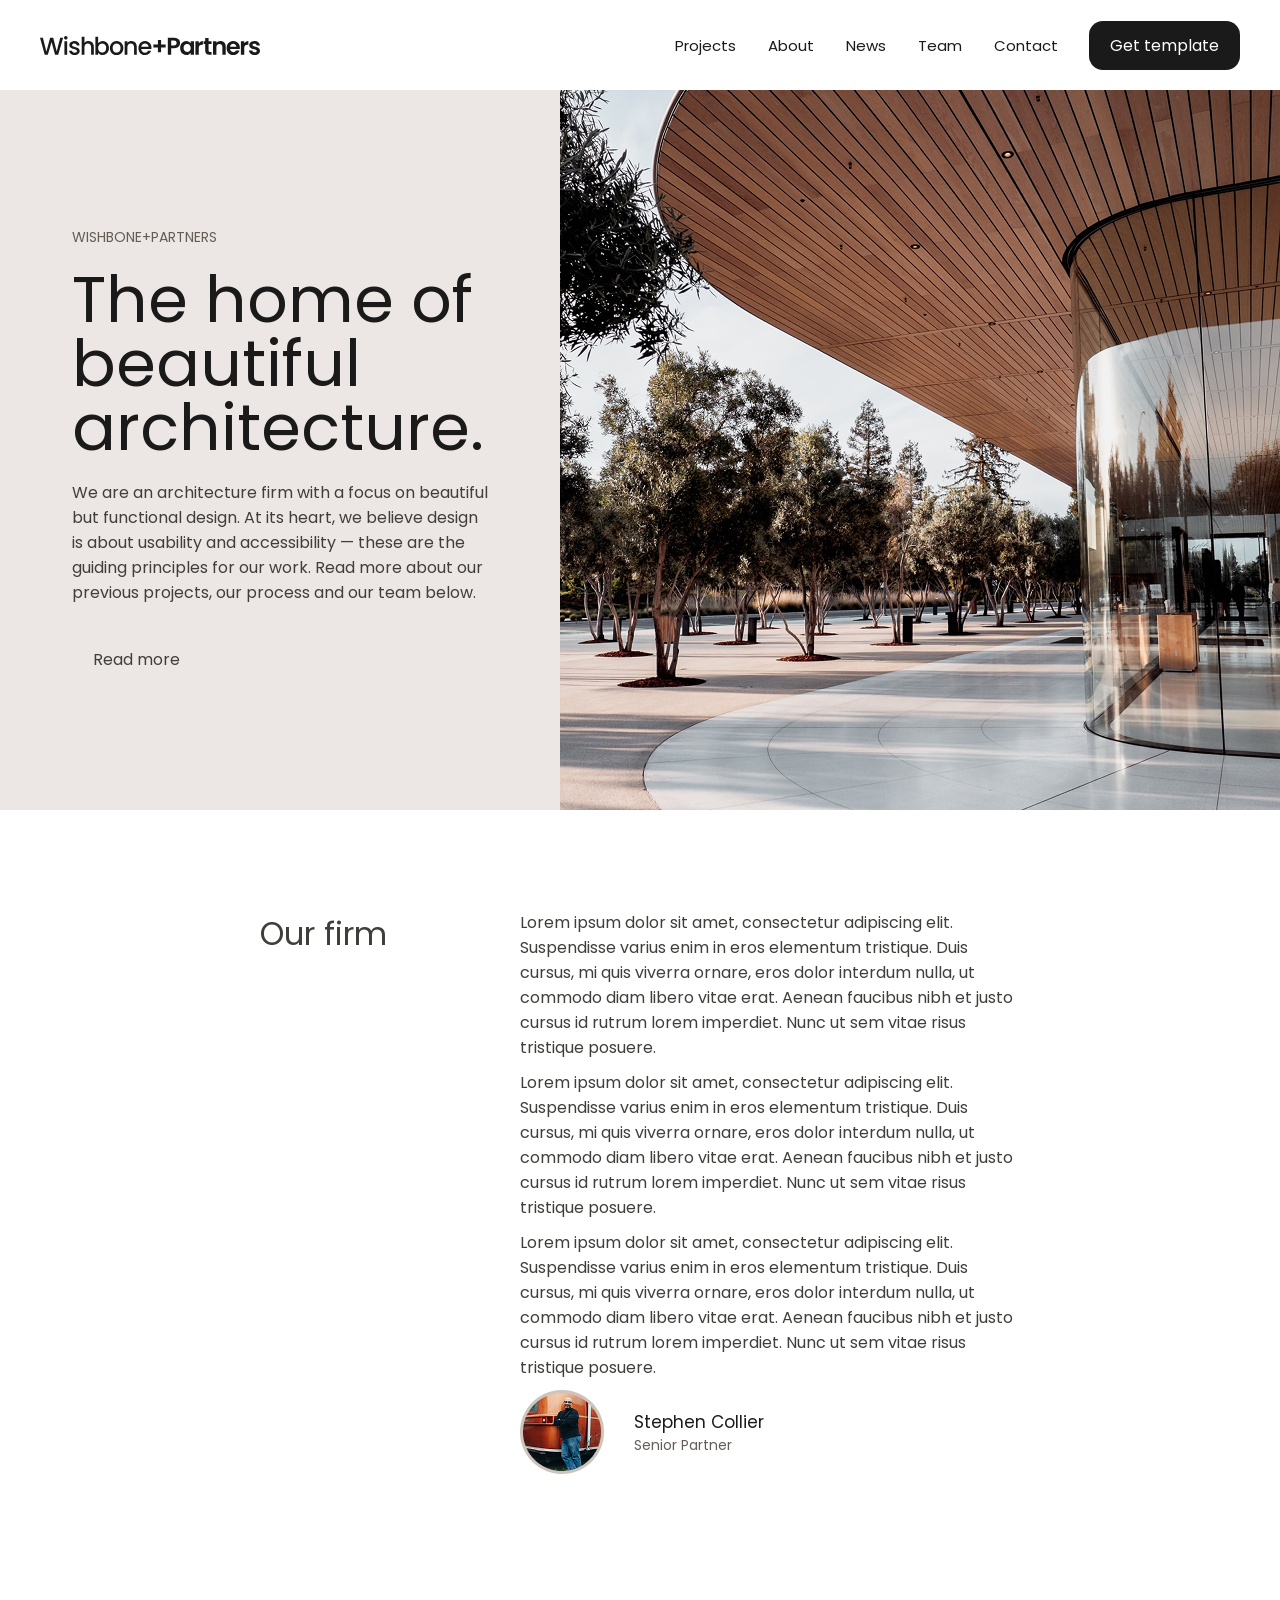
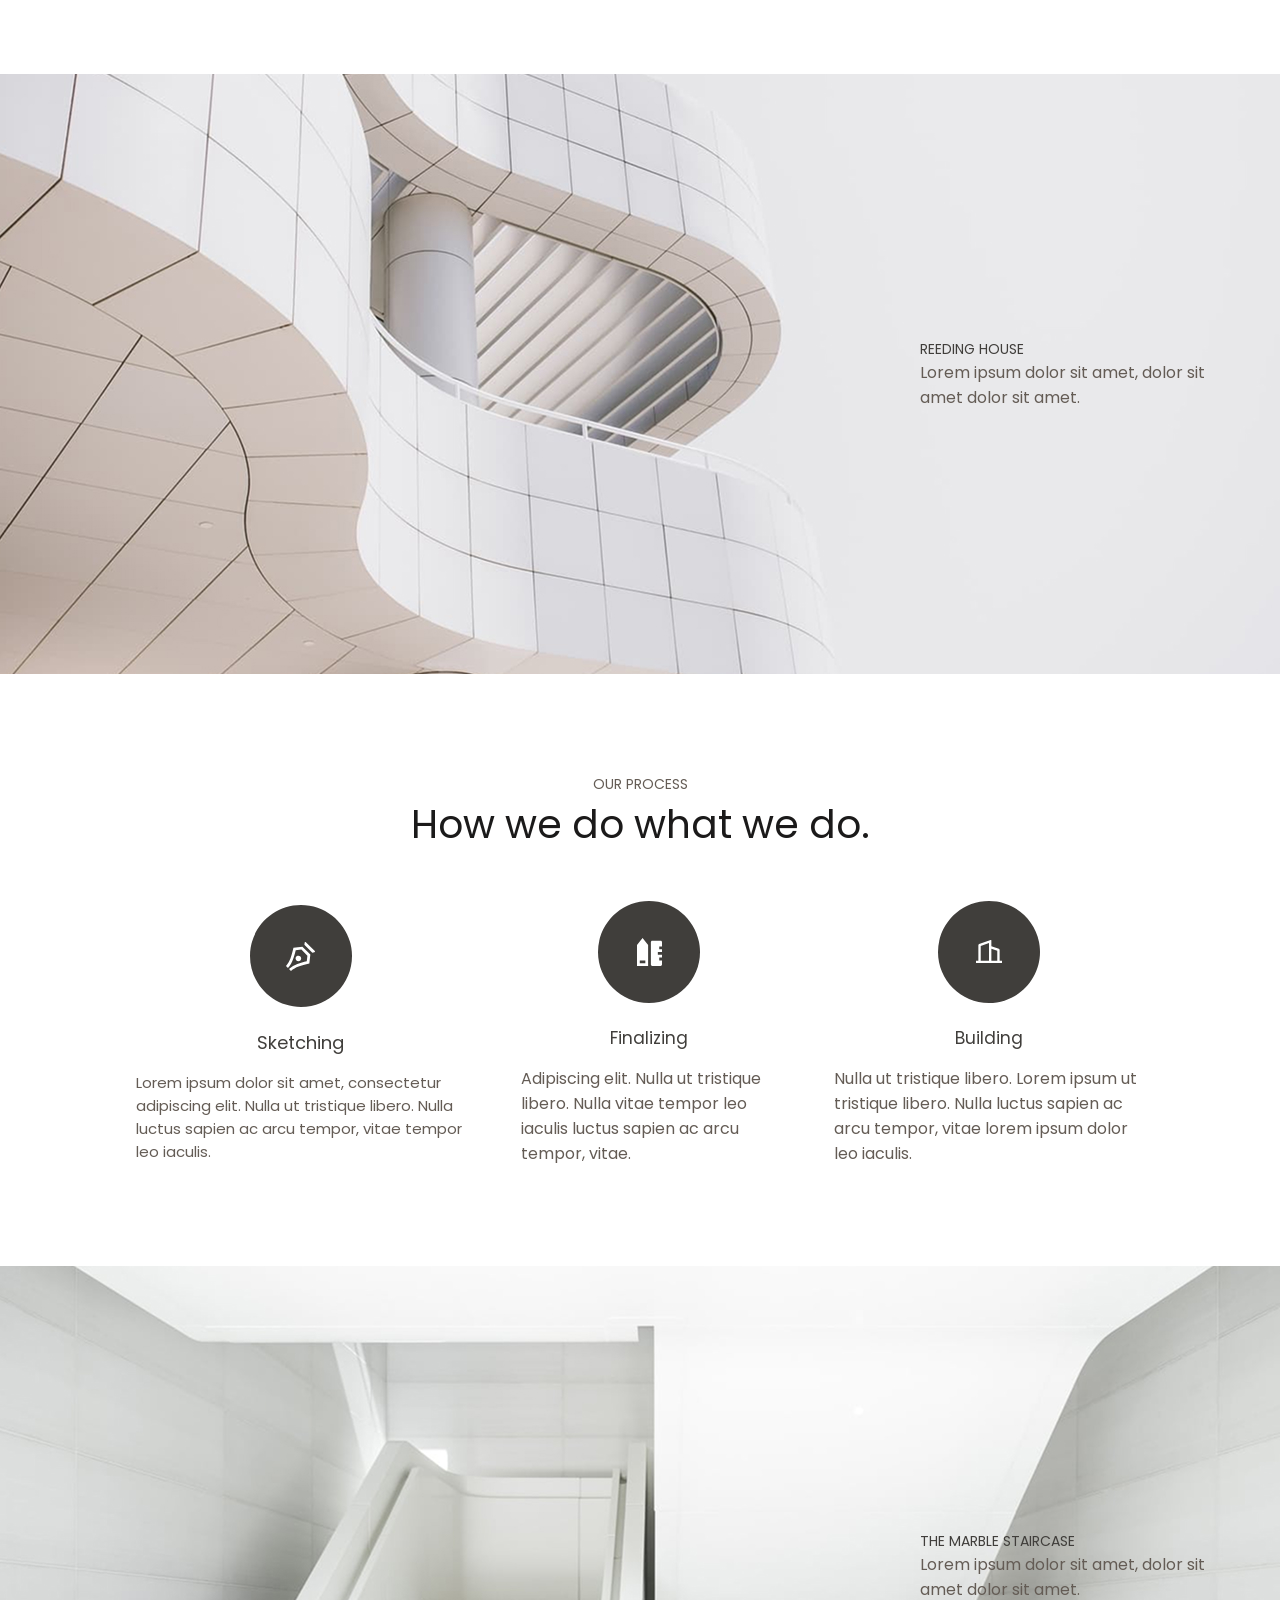
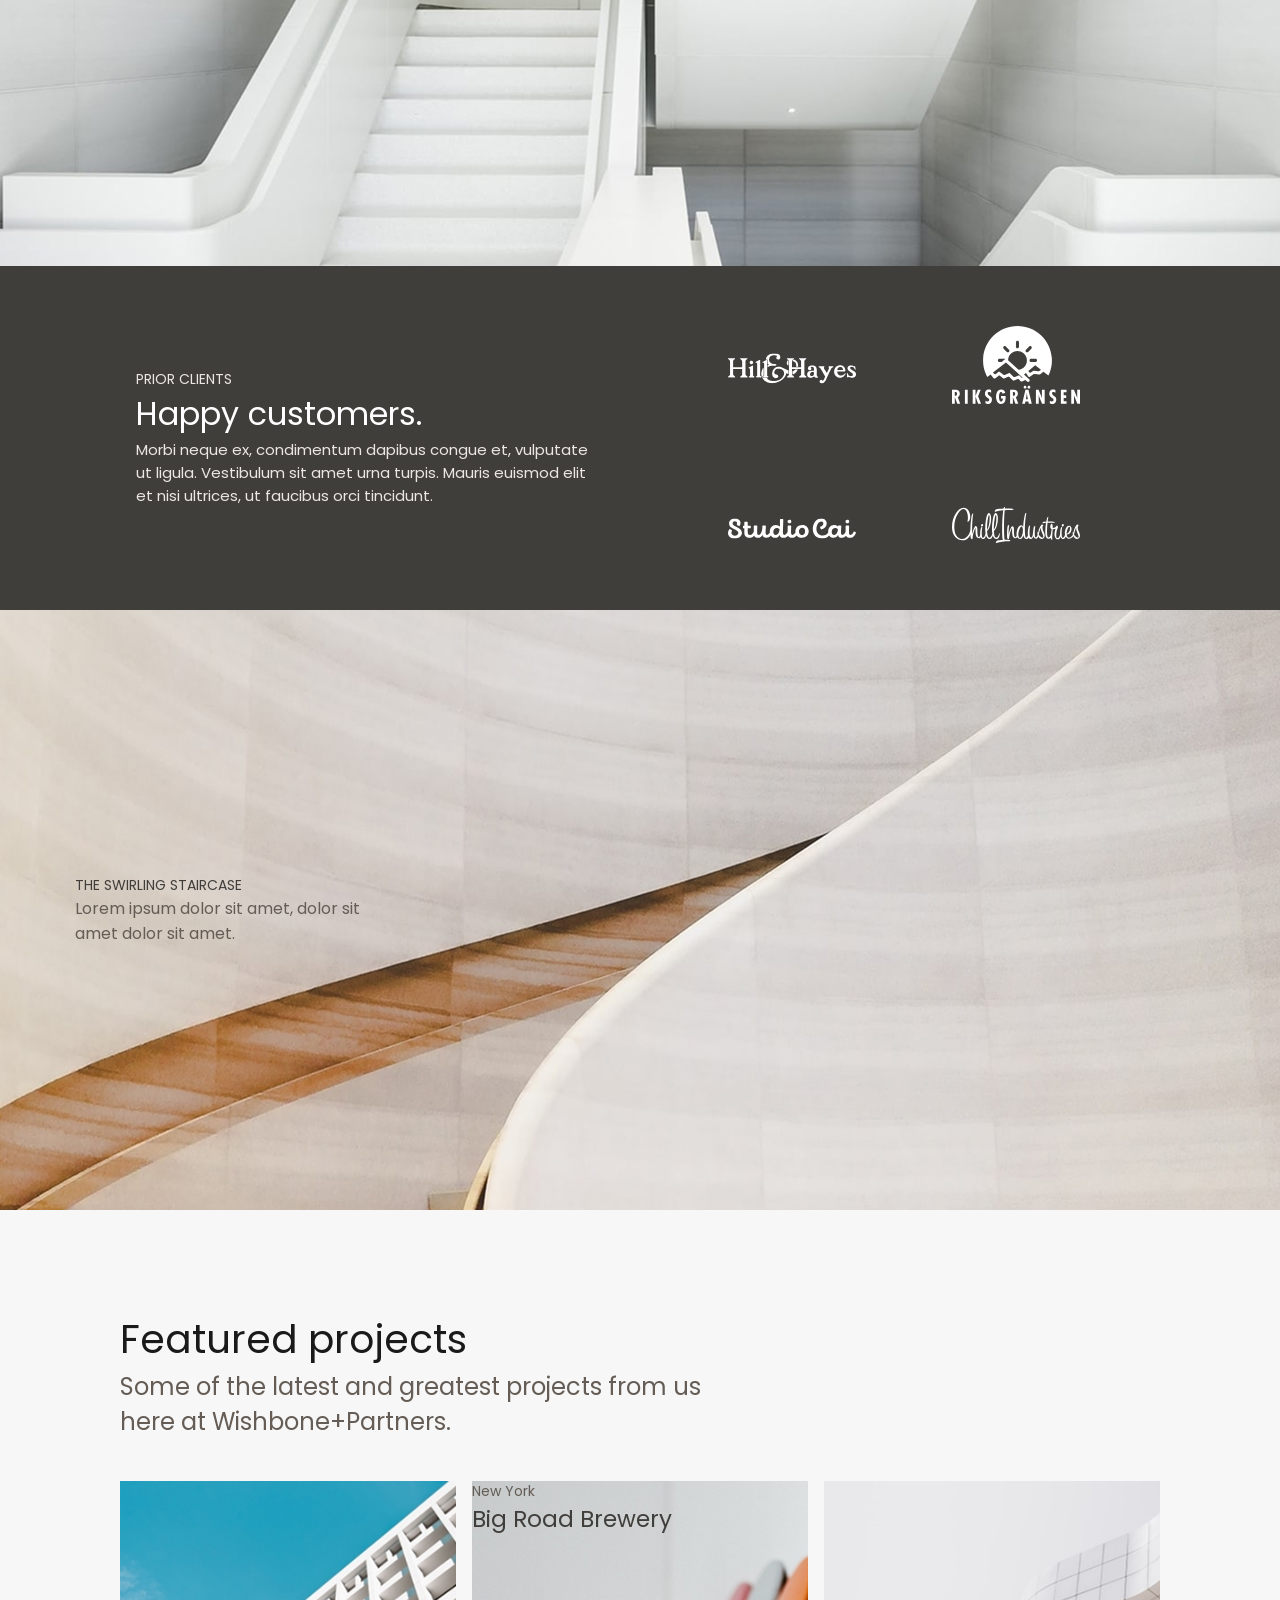
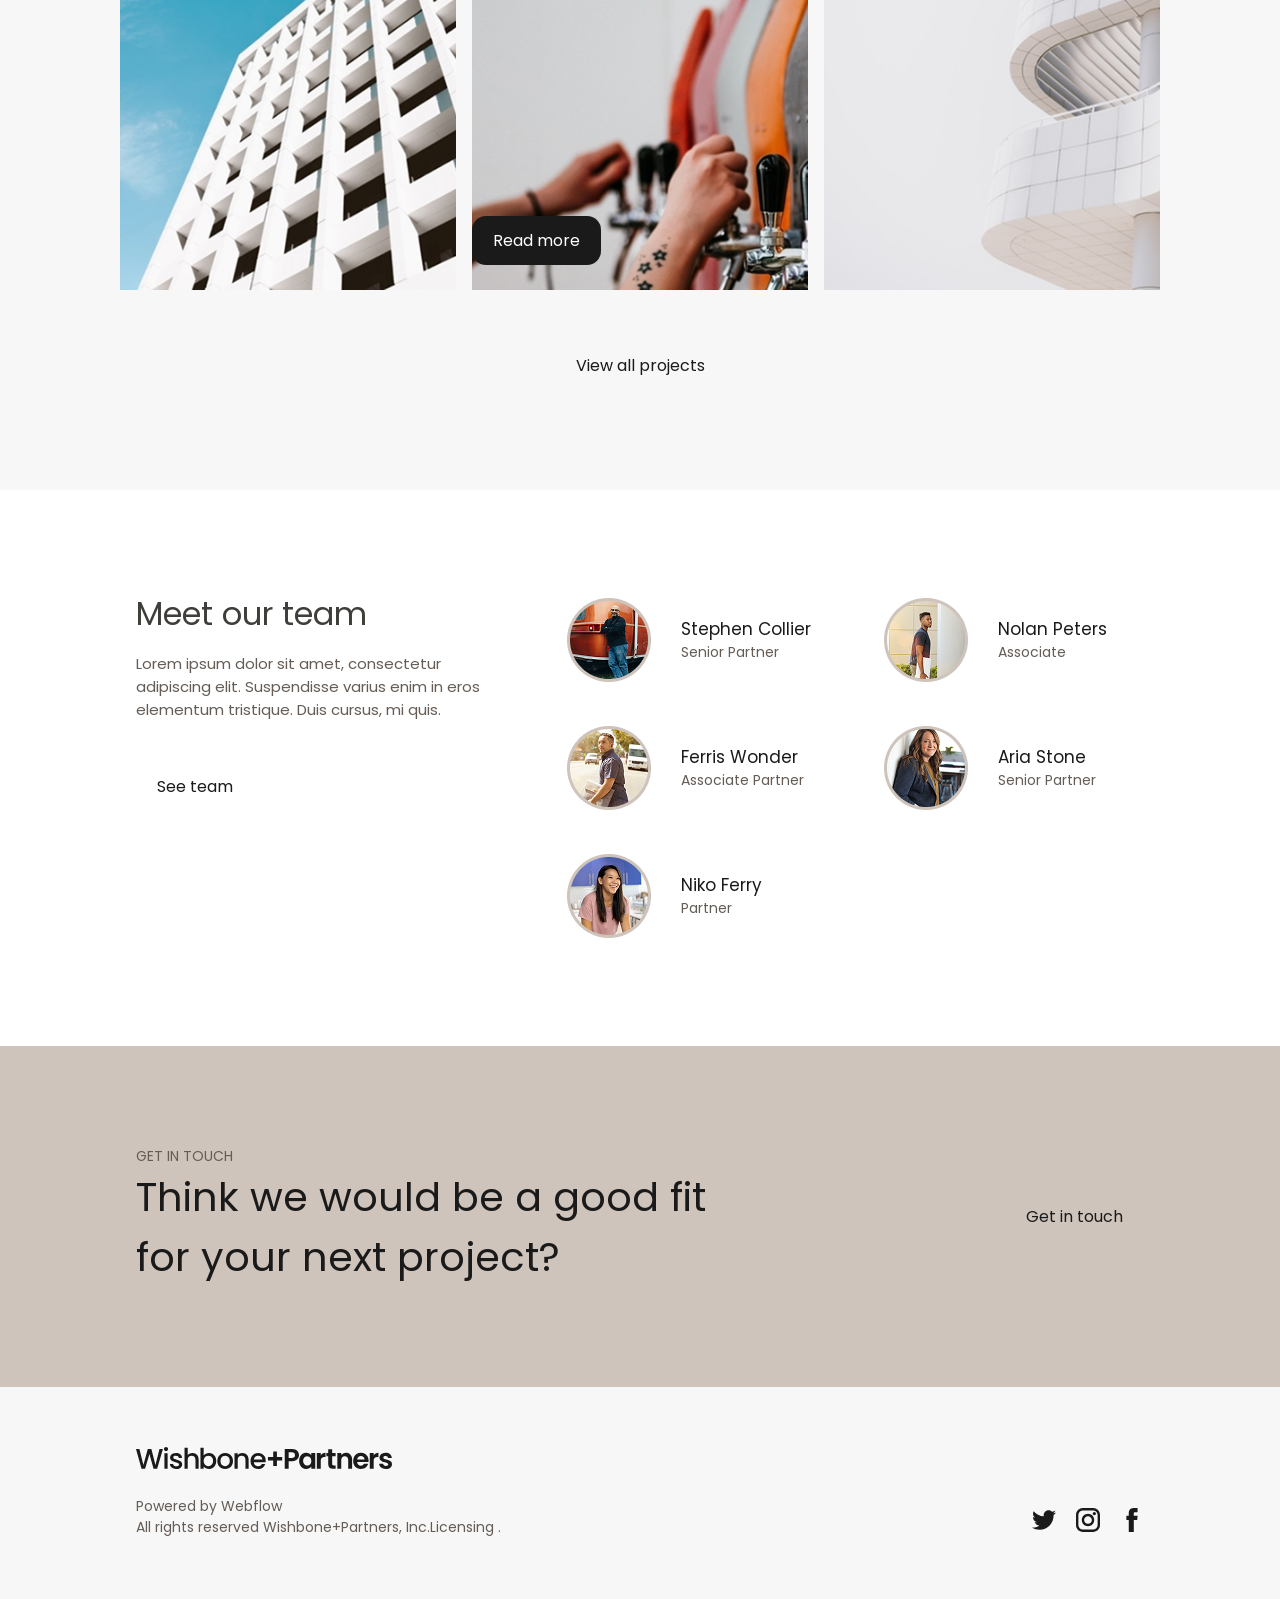
==== index.html @ a7faa95c "тест" ====
<!DOCTYPE html>
<html lang="en">
<head>
    <meta charset="UTF-8">
    <meta name="viewport" content="width=device-width, initial-scale=1.0">
    <title>сайт</title>
    <link rel="stylesheet" href="style.css">
</head>
<body>
<header class="header">
    <div class="container">
        <div class="header__wrapper">
            <div class="header__inner">
                <img class="header__logo" src="./images/logo.svg" alt="">
                <div class="header__right">
                    <ul class="header__list">
                        <li class="header__list-item">
                            <a class="header__list-item-link" href="#projects">Projects</a>
                        </li>
                        <li class="header__list-item">
                            <a class="header__list-item-link" href="#about">About</a>
                        </li>

                        <li class="header__list-item">
                            <a class="header__list-item-link" href="#news">News</a>
                        </li>
                        <li class="header__list-item">
                            <a class="header__list-item-link" href="#team">Team</a>
                        </li>
                        <li class="header__list-item">
                            <a class="header__list-item-link" href="#contact">Contact</a>
                        </li>
                    </ul>
                    <button class="header__button">Get template</button>
                </div>
            </div>
        </div>
    </div>
</header>
<main class="main">
    <section id="projects" class="projects">
        <div class="container">
            <div class="projects__inner">
                <div class="main__projects-left">
                    <div class="main__projects-left-content">
                        <p class="main__projects-left-content-logo">Wishbone+Partners</p>
                        <h1 class="main__projects-left-content-title">The home of beautiful architecture.</h1>
                        <p class="main__projects-left-content-text">We are an architecture firm with a focus on beautiful but functional design. At its heart, we believe design is about usability and accessibility — these are the guiding principles for our work. Read more about our previous projects, our process and our team below.</p>
                    </div>
                    <a class="main__projects-left-link" href="#">Read more</a>
                </div>
                <div class="main__projects-photo">
                    <img src="./images/projects-photo.jpg" alt="">
                </div>
            </div>
        </div>
    </section>

    <section id="about" class="about">
        <div class="container">
            <div class="about__wrapper">
                <div class="about__inner">
                    <h2 class="about__title">Our firm</h2>
                    <div class="about__content">
                        <div class="about__content-text">
                            <p class="about__content-text-text">Lorem ipsum dolor sit amet, consectetur adipiscing elit. Suspendisse varius enim in eros elementum tristique. Duis cursus, mi quis viverra ornare, eros dolor interdum nulla, ut commodo diam libero vitae erat. Aenean faucibus nibh et justo cursus id rutrum lorem imperdiet. Nunc ut sem vitae risus tristique posuere.</p>
                            <p class="about__content-text-text">Lorem ipsum dolor sit amet, consectetur adipiscing elit. Suspendisse varius enim in eros elementum tristique. Duis cursus, mi quis viverra ornare, eros dolor interdum nulla, ut commodo diam libero vitae erat. Aenean faucibus nibh et justo cursus id rutrum lorem imperdiet. Nunc ut sem vitae risus tristique posuere.</p>
                            <p class="about__content-text-text">Lorem ipsum dolor sit amet, consectetur adipiscing elit. Suspendisse varius enim in eros elementum tristique. Duis cursus, mi quis viverra ornare, eros dolor interdum nulla, ut commodo diam libero vitae erat. Aenean faucibus nibh et justo cursus id rutrum lorem imperdiet. Nunc ut sem vitae risus tristique posuere.</p>
                        </div>

                        <div class="about__content-person">
                            <img class="about__content-person-photo" src="./images/about-person.png" alt="">
                            <div class="about__content-person-info">
                                <p class="about__content-person-info-name">Stephen Collier</p>
                                <p class="about__content-person-info-job">Senior Partner</p>
                            </div>
                        </div>

                    </div>
                </div>
            </div>
        </div>
    </section>

    <section id="news" class="news">
        <div class="news-content">
            <div class="container">
                <div class="news-content__inner">
                    <div class="news-content__info">
                        <h2 class="news-content__info-title">
                            Reeding House
                        </h2>
                        <p class="news-content__info-text">Lorem ipsum dolor sit amet, dolor sit amet dolor sit amet.</p>
                    </div>
                </div>
            </div>
        </div>

        <div class="process">
            <div class="container">
                <div class="process__inner">
                    <div class="process__title">
                        <p class="process__title-text">Our process</p>
                        <h2 class="process__title-mainText">How we do what we do.</h2>
                    </div>
                    <div class="process__content">
                        <div class="process__content-info">
                            <div class="process__content-one-photo">
                                <img src="./images/news-content-sketching.svg" alt="">
                            </div>
                            <h2 class="process__content-one-title">Sketching</h2>
                            <p class="process__content-one-text">Lorem ipsum dolor sit amet, consectetur adipiscing elit. Nulla ut tristique libero. Nulla luctus sapien ac arcu tempor, vitae tempor leo iaculis.</p>
                        </div>
                        <div class="process__content-info">
                            <div class="process__content-two-photo">
                                <img src="./images/news-content-finalizing.svg" alt="">
                            </div>

                            <h2 class="process__content-two-title">Finalizing</h2>
                            <p class="process__content-two-text">Adipiscing elit. Nulla ut tristique libero. Nulla vitae tempor leo iaculis luctus sapien ac arcu tempor, vitae.</p>
                        </div>
                        <div class="process__content-info">
                            <div class="process__content-three-photo">
                                <img src="./images/news-content-building.svg" alt="">
                            </div>
                            <h2 class="process__content-three-title">Building</h2>
                            <p class="process__content-three-text">Nulla ut tristique libero. Lorem ipsum ut tristique libero. Nulla luctus sapien ac arcu tempor, vitae lorem ipsum dolor leo iaculis.</p>
                        </div>
                    </div>
                </div>
            </div>
        </div>


        <div class="marble-staircase">
            
            <div class="container">
                <div class="marble-staircase__inner">
                    <div class="marble-staircase__info">
                        <h2 class="marble-staircase__info-title">The marble staircase</h2>
                        <p class="marble-staircase__info-text">Lorem ipsum dolor sit amet, dolor sit amet dolor sit amet.
                    </div>
                </div>
            </div>

        </div>

        <div class="clients">
            <div class="container">
                <div class="clients__inner">
                    <div class="clients__info">

                        <p class="clients__info-subtitle">prior clients</p>
                        <h2 class="clients__info-title">Happy customers.</h2>
                        <p class="clients__info-text">Morbi neque ex, condimentum dapibus congue et, vulputate ut ligula. Vestibulum sit amet urna turpis. Mauris euismod elit et nisi ultrices, ut faucibus orci tincidunt.</p>

                    </div>
                    <div class="clients__logo">

                        <div class="clients__logo-client-one">
                            <img src="./images/news-client-HillHayes.svg" alt="">

                            <div class="clients__logo-client-two">
                            <img src="./images/news-client-Riksgransen.svg" alt="">
                            </div>

                        </div>

                        <!-- <div class="clients__logo-client">
                            <img src="./images/news-client-Riksgransen.svg" alt="">
                        </div> -->

                        <div class="clients__logo-client-three">
                            <img src="./images/news-client-StudioCai.svg" alt="">

                            <div class="clients__logo-client-four">
                            <img src="./images/news-client-ChillIndustries.svg" alt="">
                            </div>

                        </div>

                        <!-- <div class="clients__logo-client">
                            <img src="./images/news-client-ChillIndustries.svg" alt="">
                        </div> -->

                    </div>
                </div>
            </div>
        </div>


         <div class="swirling-staircase">
            
            <div class="container">
                <div class="swirling-staircase__inner">
                    <div class="swirling-staircase__info">
                        <h2 class="swirling-staircase__info-title">The swirling staircase</h2>
                        <p class="swirling-staircase__info-text">Lorem ipsum dolor sit amet, dolor sit amet dolor sit amet.</p>
                    </div>
                </div>
            </div>

        </div>

        <div class="Featured">
            <div class="container">
                <div class="Featured__inner">
                    <div class="Featured__info">
                        <h2 class="Featured__info-title">Featured projects</h2>
                        <p class="Featured__info-text">Some of the latest and greatest projects from us here at Wishbone+Partners.</p>
                    </div>

                    <div class="Featured__images">

                        <div class="Featured__images-windows">
                            <img class="Featured__images-building-photo" src="./images/news-windows.jpg" alt="">
                        </div>

                        <div class="Featured__images-text">
                            <p class="Featured__images-text-subtitle">New York</p>
                            <h2 class="Featured__images-text-title">Big Road Brewery</h2>
                             <button class="Featured__button">Read more</button>
                        </div>

                    

                        <div class="Featured__images-building">
                            <img class="Featured__images-building-photo" src="./images/news-featured-building.jpg" alt="">
                        </div>

                        

                    </div>

                    <div class="Featured__link">

                     <a class="Featured__link-text" href="#">View all projects</a>

                     </div>



                </div>
            </div>
                
        </div>

    </section>


    <section id="team" class="team">
            <div class="container">
                <div class="team__inner">
                    <div class="team__info">
                        <div class="team__info-content">
                            <h2 class="team__info-title">Meet our team</h2>
                            <p class="team__info-text">Lorem ipsum dolor sit amet, consectetur adipiscing elit. Suspendisse varius enim in eros elementum tristique. Duis cursus, mi quis.</p>
                        </div>
                        <div class="team__info-link">
                            <a class="team__info-link-text" href="">See team</a>
                        </div>
                    </div>

                    <div class="team__info-partner">
                        
                            <div class="team__info-partner-one">

                                <div class="team__info-person-two">
                                    <img src="./images/about-person.png" alt="">
                                    <div class="team__info-partners">
                                        <p class="team__info-partners-name">Stephen Collier</p>
                                        <p class="team__info-partners-job">Senior Partner</p>
                                    </div>
                                </div>

                                <div class="team__info-person-two">
                                    <img src="./images/team-Ferris Wonder.png" alt="">
                                    <div class="team__info-partners">
                                        <p class="team__info-partners-name">Ferris Wonder</p>
                                        <p class="team__info-partners-job">Associate Partner</p>
                                    </div>
                                </div>

                                <div class="team__info-person-two">
                                    <img src="./images/team-Niko Ferry.png" alt="">
                                    <div class="team__info-partners">
                                        <p class="team__info-partners-name">Niko Ferry</p>
                                        <p class="team__info-partners-job">Partner</p>
                                    </div>
                                </div>
                            </div>

                            <div class="team__info-person-three">

                                <div class="team__info-person-four">
                                    <img src="./images/team-Nolan Peters.png" alt="">
                                    <div class="team__info-partners">
                                        <p class="team__info-partners-name">Nolan Peters</p>
                                        <p class="team__info-partners-job">Associate</p>
                                    </div>
                                </div>

                                <div class="team__info-person-four">
                                    <img src="./images/team-Aria Stone.png" alt="">
                                    <div class="team__info-partners">
                                        <p class="team__info-partners-name">Aria Stone</p>
                                        <p class="team__info-partners-job">Senior Partner</p>
                                    </div>
                                </div>
                            </div>
                    </div>
                </div>
            </div>
            
    </section>

    <section id="contact" class="contact">
        <div class="container">
            <div class="contact__inner">
                <div class="contact__left">
                    <p class="contact__left-subtitle">Get in touch</p>
                    <h2 class="contact__left-text">Think we would be a good fit for your next project?</h2>
                </div>

                <div class="contact__right-link">
                    <a class="contact__right-subtitle-link" href="">Get in touch</a>
                </div>
            </div>
        </div>
                
    </section>
    
</main>


<footer class="footer">
    <div class="container">
        <div class="footer__inner">

            <div class="footer__left">
                <div class="footer__left-logo">
                    <img src="./images/footer-logo.svg" alt="">
                </div>

                <div class="footer__left-info">
                    <p class="footer__left-text-info">Powered by Webflow</p>
                    <p class="footer__left-text">All rights reserved Wishbone+Partners, Inc.Licensing .</p>
                </div>

            </div>

            <div class="footer__right">

                <div class="footer__right-twitter">
                    <img src="./images/footer-twitter.svg" alt="">
                </div>
                <div class="footer__right-instagram">
                    <img src="./images/footer-instagram.svg" alt="">
                </div>
                <div class="footer__right-facebook">
                    <img src="./images/footer-facebook.svg" alt="">
                </div>


            </div>

        </div>    
    </div>
</footer>


    
<script src="./scripts/script.js"></script> 
</body>
</html>
---- style.css ----
@import url('https://fonts.googleapis.com/css2?family=Poppins:ital,wght@0,100;0,200;0,300;0,400;0,500;0,600;0,700;0,800;0,900;1,100;1,200;1,300;1,400;1,500;1,600;1,700;1,800;1,900&display=swap');
* {
    margin: 0;
    padding: 0;
}

html {
    scroll-behavior: smooth;
}

body {
    font-family: "Poppins", sans-serif;
    font-weight: 400;
}

.container {
    max-width: 1440px;
    margin: 0 auto;
}

.header {
    background-color: #FFFFFF;
}

.header__wrapper {
    max-width: 1200px;
    width: 100%;
    margin: 0 auto;
}

.header__inner {
    height: 90px;
    display: flex;
    justify-content: space-between;
    align-items: center;
}

.header__logo {
    max-height: 19px;
    
}

.header__right {
    display: flex;
    align-items: center;
    gap: 31px;
}

.header__list {
    display: flex;
    list-style: none;
    gap: 32px;
}

.header__list-item {
    
}

.header__list-item-link {
    color: #1B1A1A;
    font-size: 15px;
    cursor: pointer;
    text-decoration: none;
}

.header__button {
    border: none;
    background-color: #1B1A1A;
    color: #FFFFFF;
    padding: 11px 20px;
    border-radius: 14px;
    border: 1px solid #1b1a1a00;
    font-family: "Poppins", sans-serif;
    font-weight: 400;
    font-size: 16px;
    cursor: pointer;
}

.header__button:hover {
    background-color: #fff;
    color: #1B1A1A;
    border-color: #1B1A1A;
}

.main {

}

.projects {
    background-color: #ECE7E4;
}

.projects__inner {
    display: flex;
}

.main__projects-left {
    display: flex;
    flex-direction: column;
    justify-content: center;
    margin-top: 10px;
    padding: 0px 72px

}

.main__projects-left-content {
    display: flex;
    flex-direction: column;
    gap: 20px;
    margin-bottom: 30px;

}

.main__projects-left-content-logo {
    text-transform: uppercase;
    color: #645C55;
    font-size: 14px;
}

.main__projects-left-content-title {
    font-size: 64px;
    color: #1B1A1A;
    font-weight: 400;
    line-height: 1;
}

.main__projects-left-content-text {
    font-size: 16px;
    color: #403E3B;
    
}

.main__projects-photo img{
    display: block;
}

.main__projects-left-link {
    font-size: 16px;
    text-decoration: none;
    color: #403E3B;
    padding: 11px 20px;
    align-self: flex-start;
    border: 1px solid transparent;
}

.main__projects-left-link:hover {

    border-color: #403E3B;
}




.about {
    background-color: #fff;
    display: flex;
    padding: 100px 10px;
    margin-bottom: 100px;
}

.about__wrapper {
    max-width: 768px;
    width: 100%;
    margin: 0 auto;
}

.about__inner {
    display: flex;
    justify-content: space-between;
    gap: 133px;
}


.about__title {
    color: #403E3B;
    font-size: 32px;
    font-weight: 400;
}
.about__content {
    max-width: 500px;
}
.about__content-text {
    display: flex;
    flex-direction: column;
    gap: 10px;
    margin-bottom: 10px;
    
}
.about__content-text-text {
    color: #403E3B;
    font-size: 16px;

}
.about__content-person {
    display: flex;
    gap: 30px;
    align-items: center;
   
}
.about__content-person-photo {

}
.about__content-person-info {
}
.about__content-person-info-name {
    color: #1B1A1A;
    font-size: 17px;
}
.about__content-person-info-job {
    color: #645C55;
    font-size: 14px;
}

.news-content {
    background: url("./images/news-building.jpg") no-repeat center center / cover;
    padding-right: 75px;
}

.news-content__inner {
    display: flex;
    justify-content: flex-end;
    align-items: center;
    height: 600px;
}

.news-content__info {
    max-width: 285px;
}

.news-content__info-title {
    font-size: 14px;
    text-transform: uppercase;
    color: #403E3B;
    font-weight: 400;
}

.news-content__info-text {
    font-size: 16px;
    color: #645C55;
}




.news-content__photo {

}

.process {
    background-color: #FFFFFF;
    margin-top: 100px;
}

.process__inner {
    display: flex;
    flex-direction: column;
    margin-bottom: 100px;
}

.process__title {

    display: flex;
    flex-direction: column;
    align-items: center;
    
    margin-bottom: 47px;


}

.process__title-text {
    font-size: 14px;
    color: #645C55;
    text-transform: uppercase;
    font-weight: 400;

}

.process__title-mainText {
    font-size: 39px;
    color: #1B1A1A;
    font-weight: 400;
}

.process__content {
    display: flex;
    flex-direction: row;
    align-items: center;
    gap: 56px;
    padding: 0px 136px;

}

.process__content-info {
    display: flex;
    flex-direction: column;
    align-items: center;
    gap: 15px;
    

}

.process__content-one-photo {
    

}

.process__content-one-title {
    font-size: 18px;
    color: #403E3B;
    font-weight: 400;
    

}

.process__content-one-text {
    font-size: 15px;
    color: #645C55;
}


.process__content-two-photo {

}

.process__content-two-title {
    font-size: 17px;
    color: #403E3B;
    font-weight: 400;

}

.process__content-two-text {
    font-size: 16px;
    color: #645C55;
    
}


.process__content-three-photo {

}

.process__content-three-title {
    font-size: 17px;
    color: #403E3B;
    font-weight: 400;

}

.process__content-three-text {
    font-size: 16px;
    color: #645C55;
    
}

.marble-staircase {
    background: url("./images/news-staircase-ladder.jpg") no-repeat center center / cover;
    padding-right: 75px;
}


.marble-staircase__inner {
    display: flex;
    justify-content: flex-end;
    align-items: center;
    height: 600px;
}

.marble-staircase__info {
    max-width: 285px;

}

.marble-staircase__info-title {
    font-size: 14px;
    text-transform: uppercase;
    color: #403E3B;
    font-weight: 400;

}

.marble-staircase__info-text {
    font-size: 16px;
    color: #645C55;

    
}


.clients {
    background-color: #403E3B;
}

.clients__inner {
    display: flex;
    align-items: center;
    padding: 60px 136px;
    gap: 132px;

}

.clients__info {
    max-width: 460px;
}

.clients__info-subtitle {
    font-size: 14px;
    color: #ECE7E4;
    text-transform: uppercase;
}

.clients__info-title {
    font-size: 32px;
    color: #FFFFFF;
    font-weight: 400;
}

.clients__info-text {
    font-size: 15px;
    color: #ECE7E4;
}

.clients__logo {
    display: flex;
    flex-direction: column;
    gap: 96px;
    max-width: 432px;
}


.clients__logo-client-one {
    display: flex;
    gap: 96px;
}

.clients__logo-client-two {

}

.clients__logo-client-three {
    display: flex;
    gap: 96px;
}

.clients__logo-client-four {

}


.swirling-staircase {
    background: url("./images/news-swirling-staircase.jpg") no-repeat center center / cover;
    padding-left: 75px;
}

.swirling-staircase__inner {
    display: flex;
    justify-content: flex-start;
    align-items: center;
    height: 600px;
}

.swirling-staircase__info {
    max-width: 285px;
}

.swirling-staircase__info-title {
    font-size: 14px;
    text-transform: uppercase;
    color: #403E3B;
    font-weight: 400;

}

.swirling-staircase__info-text {
    font-size: 16px;
    color: #645C55;

}

.Featured {
    background-color: #F7F7F7;
}

.Featured__inner {
    display: flex;
    flex-direction: column;
    padding: 100px 120px;
}

.Featured__info {
    margin-bottom: 42px;
    gap: 15px;

}

.Featured__info-title {
    font-size: 39px;
    color: #1B1A1A;
    font-weight: 400;

}

.Featured__info-text {
    font-size: 24px;
    color: #645C55;
    max-width: 581px;
    

}

.Featured__images {
    display: flex;
    max-width: 1168px;
    gap: 16px;
    justify-content: space-between;
    margin-bottom: 51px;

    
}

.Featured__images-windows {
    width: 100%;
}

.Featured__images-building-photo {
    width: 100%;
    display: block;
    height: 100%;
    object-fit: cover;
}

.Featured__images-text {
    background: url("./images/news-brewery.jpg") no-repeat center center / cover;
    width: 100%;
    
}

.Featured__images-text-subtitle {
    font-size: 14px;
    color: #645C55;
    font-weight: 400;

}

.Featured__images-text-title {
    font-size: 23px;
    color: #403E3B;
    font-weight: 400;
    margin-bottom: 280px;

}

.Featured__images-building {
    width: 100%;
}


.Featured__button {
    border: none;
    background-color: #1B1A1A;
    color: #FFFFFF;
    padding: 11px 20px;
    border: 1px solid #1b1a1a00;
    border-radius: 14px;
    font-family: "Poppins", sans-serif;
    font-weight: 400;
    font-size: 16px;
    cursor: pointer;

}

.Featured__button:hover {
    background-color: #fff;
    color: #1B1A1A;
    border-color: #1B1A1A;
}



.Featured__link{
    font-size: 16px;
    text-decoration: none;
    padding: 11px 20px;
    align-self: center;
    border: 1px solid transparent;
}

.Featured__link:hover {

    border-color: #403E3B;
}

.Featured__link-text {
    color: #1B1A1A;
    font-size: 16px;
    text-decoration: none;
    align-items: center;
    cursor: pointer;

}



.team {

}

.team__inner {
    display: flex;
    gap: 16px;
    padding: 100px 136px
}

.team__info {
    display: flex;
    flex-direction: column;
    max-width: 378px;
}

.team__info-content {
    
}

.team__info-title {
    font-size: 32px;
    color: #403E3B;
    font-weight: 400;
    margin-bottom: 14px;

}

.team__info-text {
    font-size: 15px;
    color: #645C55;
    margin-bottom: 41px;


}

.team__info-link {
    font-size: 16px;
    text-decoration: none;
    padding: 11px 20px;
    border: 1px solid transparent;

}

.tean__info-link:hover {

    border-color: #403E3B;
}

.team__info-link-text {
    color: #1B1A1A;
    font-size: 16px;
    text-decoration: none;
    cursor: pointer;
}

.team__info-partner {
    display: flex;
    justify-content: space-around;
    max-width: 773px;
    padding: 8px 0px;
    width: 100%;
}

.team__info-partner-one {
    display: flex;
    flex-direction: column;
    gap: 44px
    
}


.team__info-person-two {
    display: flex;
    align-items: center;
    gap: 30px;

}

.team__info-partners {

}

.team__info-partners-name {
    font-size: 17px;
    color: #1B1A1A;


}

.team__info-partners-job {
    font-size: 14px;
    color: #645C55;

}


.team__info-person-three {
    display: flex;
    flex-direction: column;
    gap: 44px
}

.team__info-person-four {
    display: flex;
    align-items: center;
    gap: 30px;
}

.contact {
    background-color: #CEC4BC;
}

.contact__inner {
    display: flex;
    align-items: center;
    max-width: 1168px;
    justify-content: space-between;
    padding: 100px 136px;
    
}

.contact__left {
    max-width: 576px;
}

.contact__left-subtitle {
    font-size: 14px;
    color: #645C55;
    text-transform: uppercase;

}

.contact__left-text {
    font-size: 40px;
    color: #1B1A1A;
    font-weight: 400;
}

.contact__right-link {
    font-size: 16px;
    text-decoration: none;
    padding: 11px 20px;
    border: 1px solid transparent;

}

.contact__right-link:hover {
    border-color: #403E3B;
}

.contact__right-subtitle-link {
    color: #1B1A1A;
    font-size: 16px;
    text-decoration: none;
    cursor: pointer;
}


.footer {
    background-color: #F7F7F7;
}

.footer__inner {
    display: flex;
    justify-content: center;
    align-items: center;
    padding: 60px 136px;
    gap: 361px;
}

.footer__left {
    display: flex;
    flex-direction: column;
    gap: 20px;
    max-width: 694px;
    width: 100%;
}

.footer__left-info {

}

.footer__left-text-info {
    font-size: 14px;
    color: #645C55;

}

.footer__left-text {
    font-size: 14px;
    color: #645C55;

}

.footer__right {
    display: flex;
    max-width: 112px;
    width: 100%;
    gap: 20px;
    margin-top: 61px;
}

.footer__right-twitter {

}

.footer__right-instagram {

}

.footer__right-facebook {

}
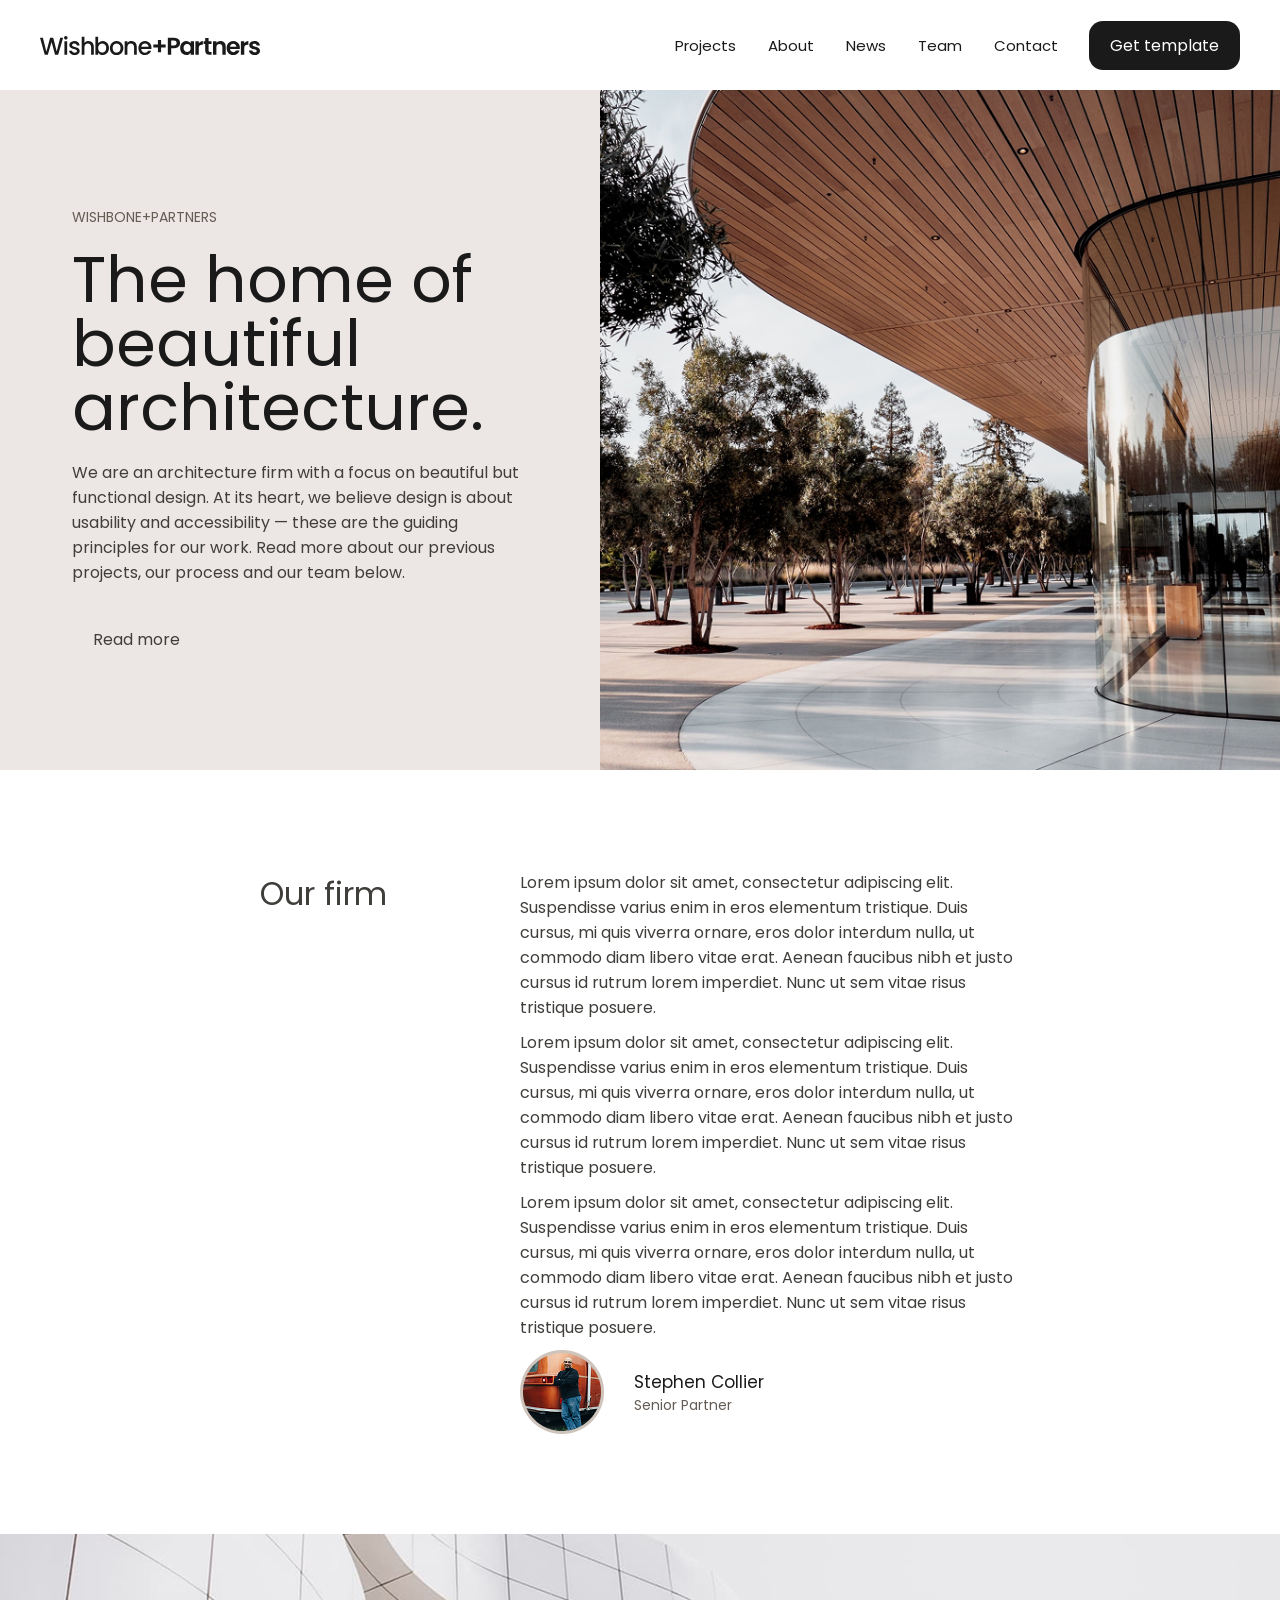
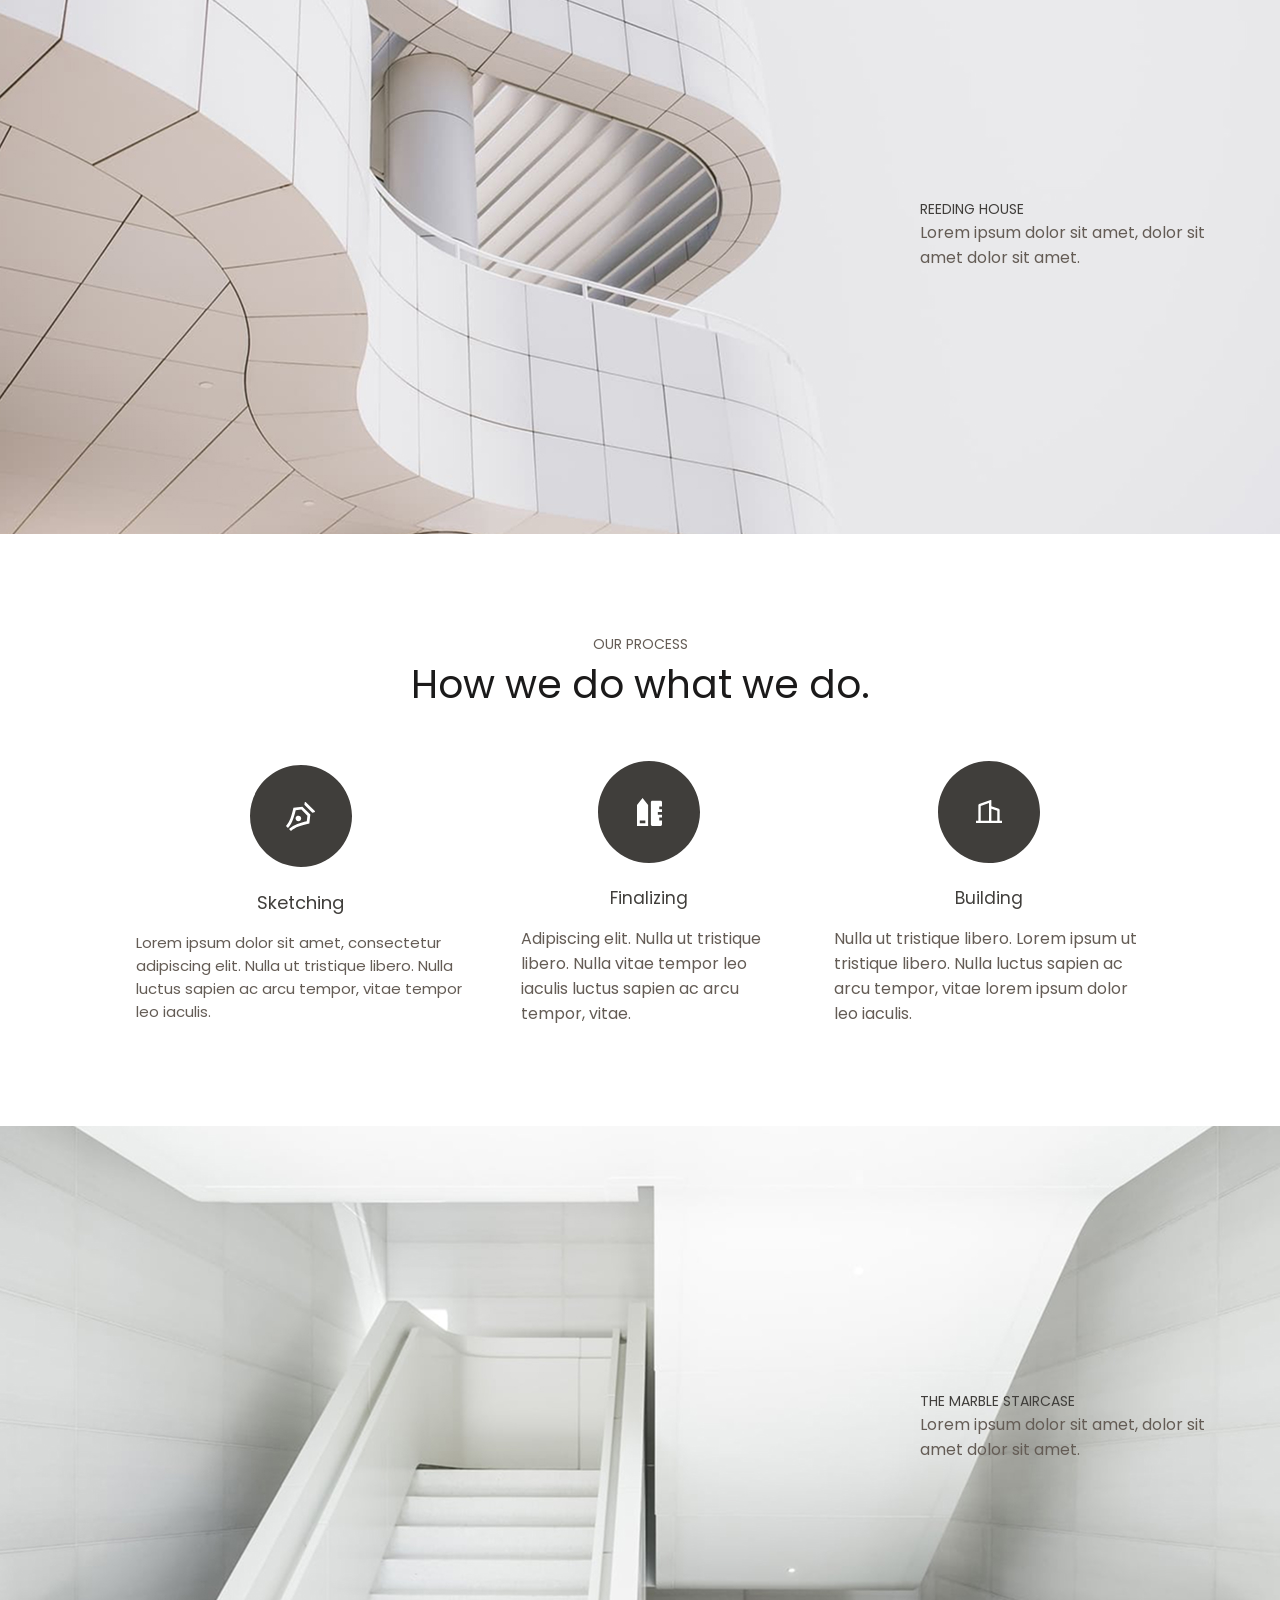
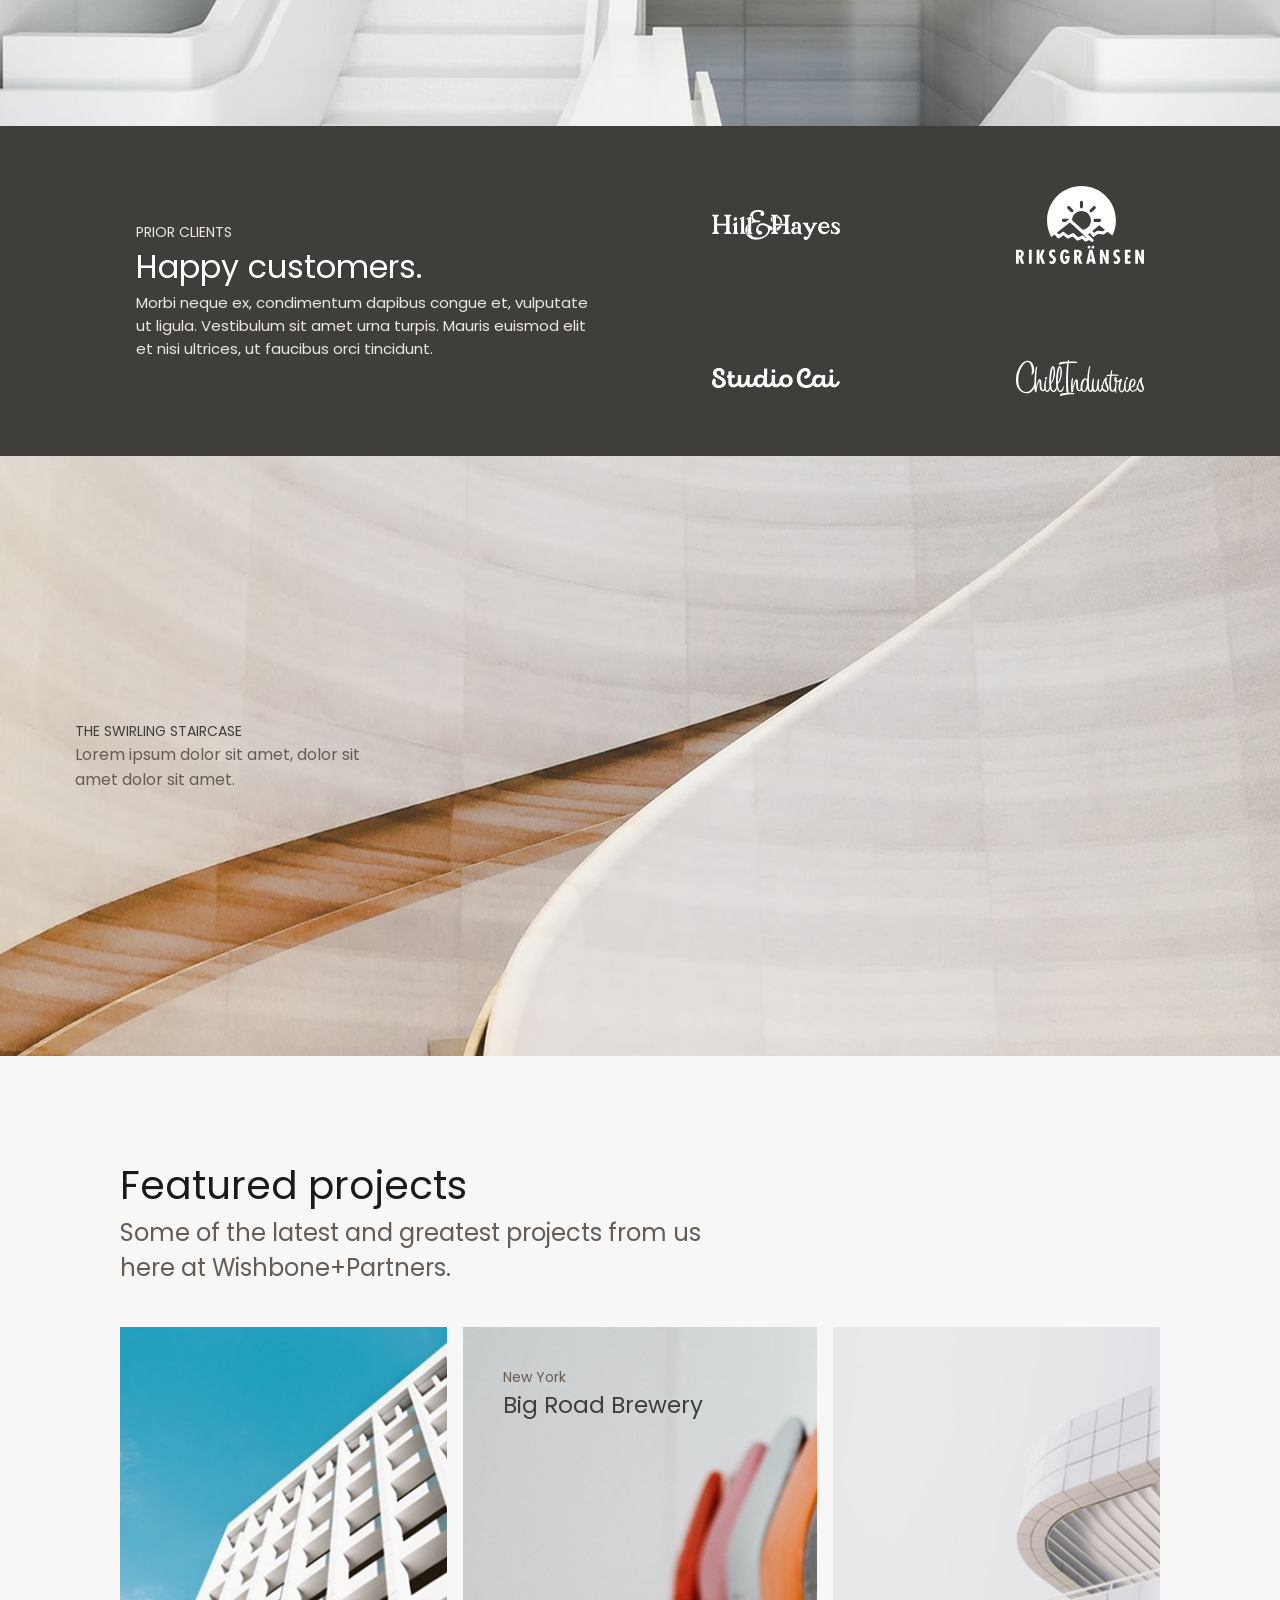
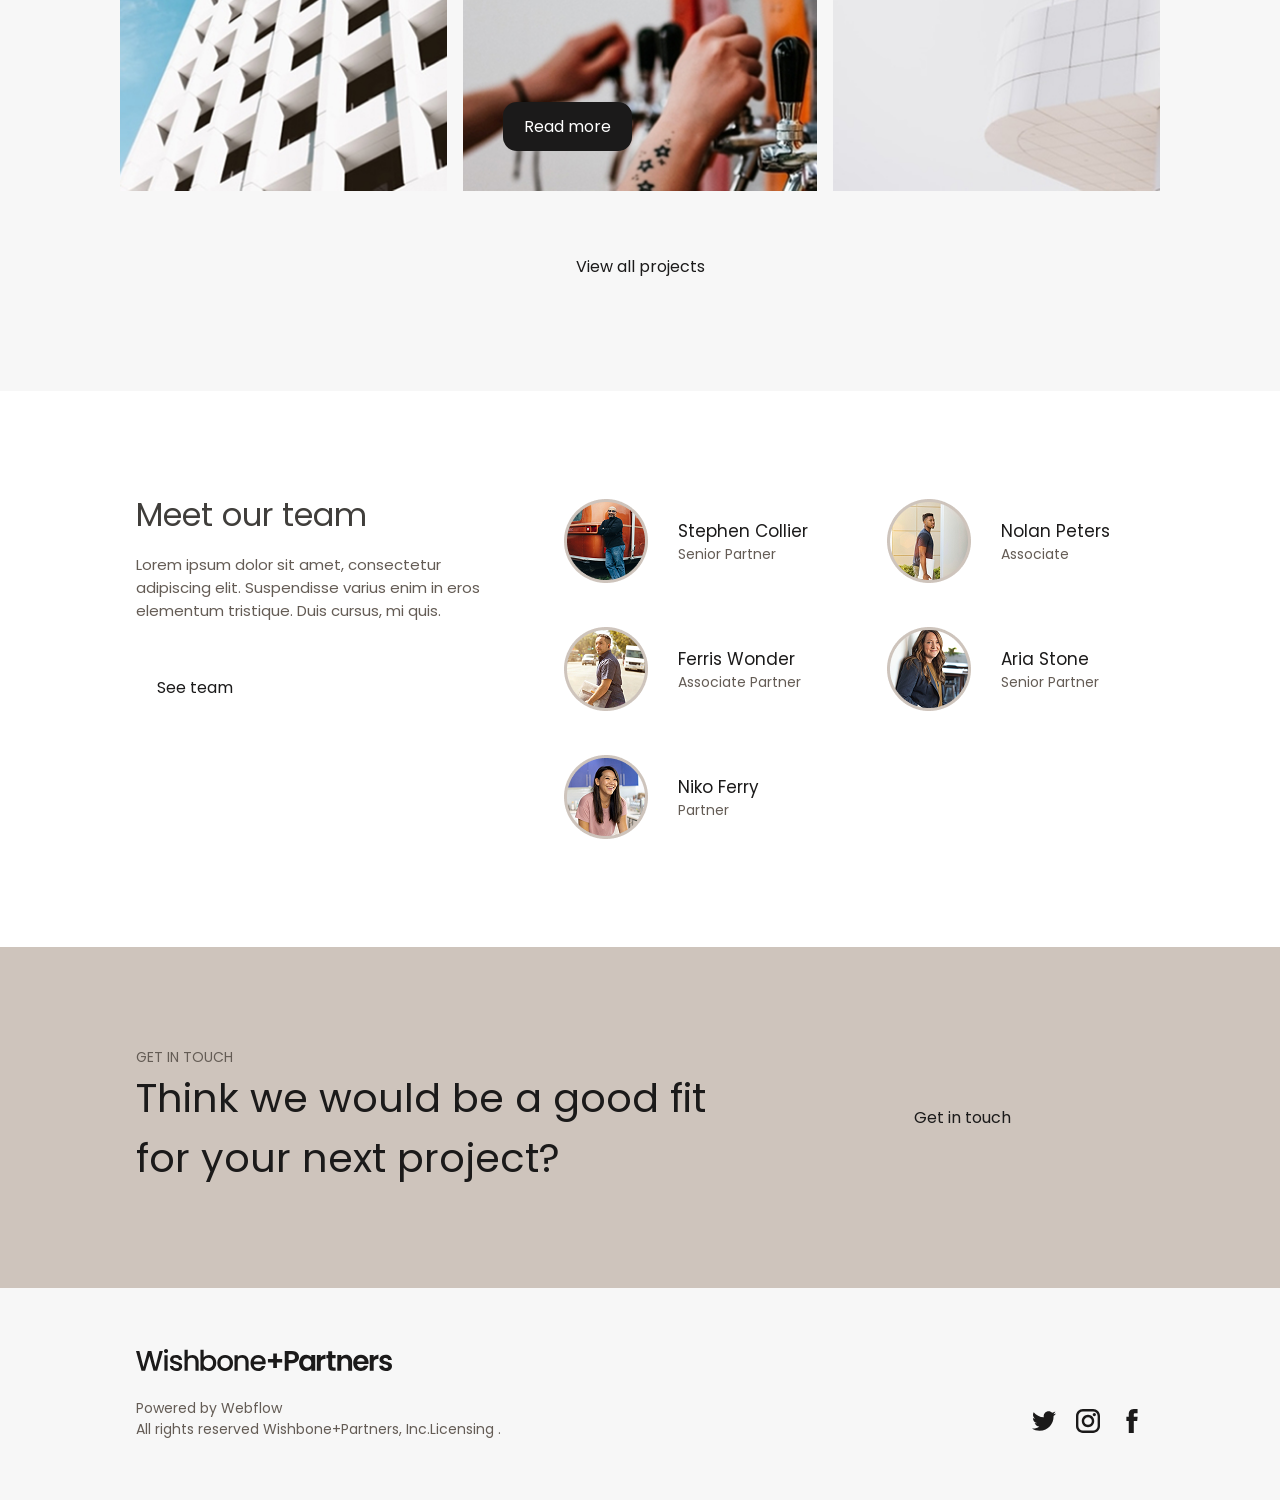
==== commit 6aac87d9: "Сверстала мобильный адаптив до 768px" ====
--- a/index.html
+++ b/index.html
@@ -31,7 +31,31 @@
                             <a class="header__list-item-link" href="#contact">Contact</a>
                         </li>
                     </ul>
-                    <button class="header__button">Get template</button>
+                    <button class="header__button" id="button">Get template</button>
+                </div>
+            </div>
+            <div class="header__inner-mobile">
+                <img class="header__logo" src="./images/logo.svg" alt="">
+                <div class="header__right">
+                    <ul class="header__list">
+                        <li class="header__list-item">
+                            <a class="header__list-item-link" href="#projects">Projects</a>
+                        </li>
+                        <li class="header__list-item">
+                            <a class="header__list-item-link" href="#about">About</a>
+                        </li>
+
+                        <li class="header__list-item">
+                            <a class="header__list-item-link" href="#news">News</a>
+                        </li>
+                        <li class="header__list-item">
+                            <a class="header__list-item-link" href="#team">Team</a>
+                        </li>
+                        <li class="header__list-item">
+                            <a class="header__list-item-link" href="#contact">Contact</a>
+                        </li>
+                    </ul>
+                    <button class="header__button" id="button">Get template</button>
                 </div>
             </div>
         </div>
@@ -156,33 +180,14 @@
 
                     </div>
                     <div class="clients__logo">
-
-                        <div class="clients__logo-client-one">
+                        <div class="clients__logo-client">
                             <img src="./images/news-client-HillHayes.svg" alt="">
-
-                            <div class="clients__logo-client-two">
                             <img src="./images/news-client-Riksgransen.svg" alt="">
-                            </div>
-
-                        </div>
-
-                        <!-- <div class="clients__logo-client">
-                            <img src="./images/news-client-Riksgransen.svg" alt="">
-                        </div> -->
-
-                        <div class="clients__logo-client-three">
+                        </div>
+                        <div class="clients__logo-client">
                             <img src="./images/news-client-StudioCai.svg" alt="">
-
-                            <div class="clients__logo-client-four">
                             <img src="./images/news-client-ChillIndustries.svg" alt="">
-                            </div>
-
-                        </div>
-
-                        <!-- <div class="clients__logo-client">
-                            <img src="./images/news-client-ChillIndustries.svg" alt="">
-                        </div> -->
-
+                        </div>
                     </div>
                 </div>
             </div>
--- a/style.css
+++ b/style.css
@@ -2,6 +2,7 @@
 * {
     margin: 0;
     padding: 0;
+    box-sizing: border-box;
 }
 
 html {
@@ -20,6 +21,7 @@
 
 .header {
     background-color: #FFFFFF;
+    padding: 0 15px;
 }
 
 .header__wrapper {
@@ -33,6 +35,10 @@
     display: flex;
     justify-content: space-between;
     align-items: center;
+}
+
+.header__inner-mobile {
+    display: none;
 }
 
 .header__logo {
@@ -99,8 +105,8 @@
     flex-direction: column;
     justify-content: center;
     margin-top: 10px;
-    padding: 0px 72px
-
+    padding: 15px 72px;
+    max-width: 600px;
 }
 
 .main__projects-left-content {
@@ -132,6 +138,9 @@
 
 .main__projects-photo img{
     display: block;
+    width: 100%;
+    height: 100%;
+    object-fit: cover;
 }
 
 .main__projects-left-link {
@@ -144,18 +153,13 @@
 }
 
 .main__projects-left-link:hover {
-
     border-color: #403E3B;
 }
-
-
-
 
 .about {
     background-color: #fff;
     display: flex;
     padding: 100px 10px;
-    margin-bottom: 100px;
 }
 
 .about__wrapper {
@@ -176,9 +180,11 @@
     font-size: 32px;
     font-weight: 400;
 }
+
 .about__content {
     max-width: 500px;
 }
+
 .about__content-text {
     display: flex;
     flex-direction: column;
@@ -396,8 +402,8 @@
     display: flex;
     align-items: center;
     padding: 60px 136px;
-    gap: 132px;
-
+    gap: 30px;
+    justify-content: space-between;
 }
 
 .clients__info {
@@ -426,27 +432,19 @@
     flex-direction: column;
     gap: 96px;
     max-width: 432px;
-}
-
-
-.clients__logo-client-one {
-    display: flex;
-    gap: 96px;
-}
-
-.clients__logo-client-two {
-
-}
-
-.clients__logo-client-three {
-    display: flex;
-    gap: 96px;
-}
-
-.clients__logo-client-four {
-
-}
-
+    width: 100%;
+}
+
+
+.clients__logo-client {
+    display: flex;
+    justify-content: space-between;
+}
+
+.clients__logo-client img{
+    display: block;
+    max-width: 128px;
+}
 
 .swirling-staircase {
     background: url("./images/news-swirling-staircase.jpg") no-repeat center center / cover;
@@ -533,7 +531,12 @@
 .Featured__images-text {
     background: url("./images/news-brewery.jpg") no-repeat center center / cover;
     width: 100%;
-    
+    padding-top: 40px;
+    padding-bottom: 40px;
+    padding-left: 40px;
+    display: flex;
+    flex-direction: column;
+    align-items: flex-start;
 }
 
 .Featured__images-text-subtitle {
@@ -614,6 +617,7 @@
 
 .team__info {
     display: flex;
+    align-items: flex-start;
     flex-direction: column;
     max-width: 378px;
 }
@@ -646,8 +650,7 @@
 
 }
 
-.tean__info-link:hover {
-
+.team__info-link:hover {
     border-color: #403E3B;
 }
 
@@ -664,6 +667,7 @@
     max-width: 773px;
     padding: 8px 0px;
     width: 100%;
+    gap: 10px;
 }
 
 .team__info-partner-one {
@@ -815,4 +819,94 @@
 
 .footer__right-facebook {
 
+}
+
+@media (max-width: 1024px) {
+    .main__projects-left-content-title {
+        font-size: 56px;
+    }
+    .about {
+        margin: 0;
+    }
+
+    .about__inner {
+        gap: 50px;
+        flex-direction: column;
+    }
+
+     .clients__logo-client {
+        gap: 15px;
+     }
+
+     .clients__logo {
+        gap: 25px;
+     }
+
+     .swirling-staircase__inner, .marble-staircase__inner, .news-content__inner {
+        height: unset;
+     }
+
+     .swirling-staircase, .marble-staircase, .news-content {
+        padding: 200px 75px;
+     }
+
+     .process__content {
+        gap: 20px;
+        padding: 0px 40px;
+     }
+
+     .Featured__images {
+        flex-direction: column;
+     }
+
+     .Featured__images-windows, .Featured__images-text, .Featured__images-building {
+        height: 100px;
+     }
+
+     .Featured__images-text {
+        flex-direction: row;
+        align-items: center;
+        justify-content: space-between;
+        padding: 0 40px;
+     }
+
+     .Featured__images-text-title {
+        margin: 0;
+     }
+
+     .team__inner {
+        flex-direction: column;
+     }
+
+     .team__info-partner {
+        justify-content: space-between;
+     }
+
+     .contact__left-text {
+        font-size: 30px;
+     }
+    
+     .contact__inner, .header__list, .header__right {
+        gap: 20px;
+     }
+}
+
+@media (max-width: 768px) {
+    .header__inner {
+        display: none;
+    }
+
+    .header__inner-mobile {
+        display: block;
+    }
+
+    .projects__inner {
+        display: block;
+    }
+
+    .marble-staircase, .swirling-staircase {
+        padding: 130px 75px;
+    }
+
+
 }
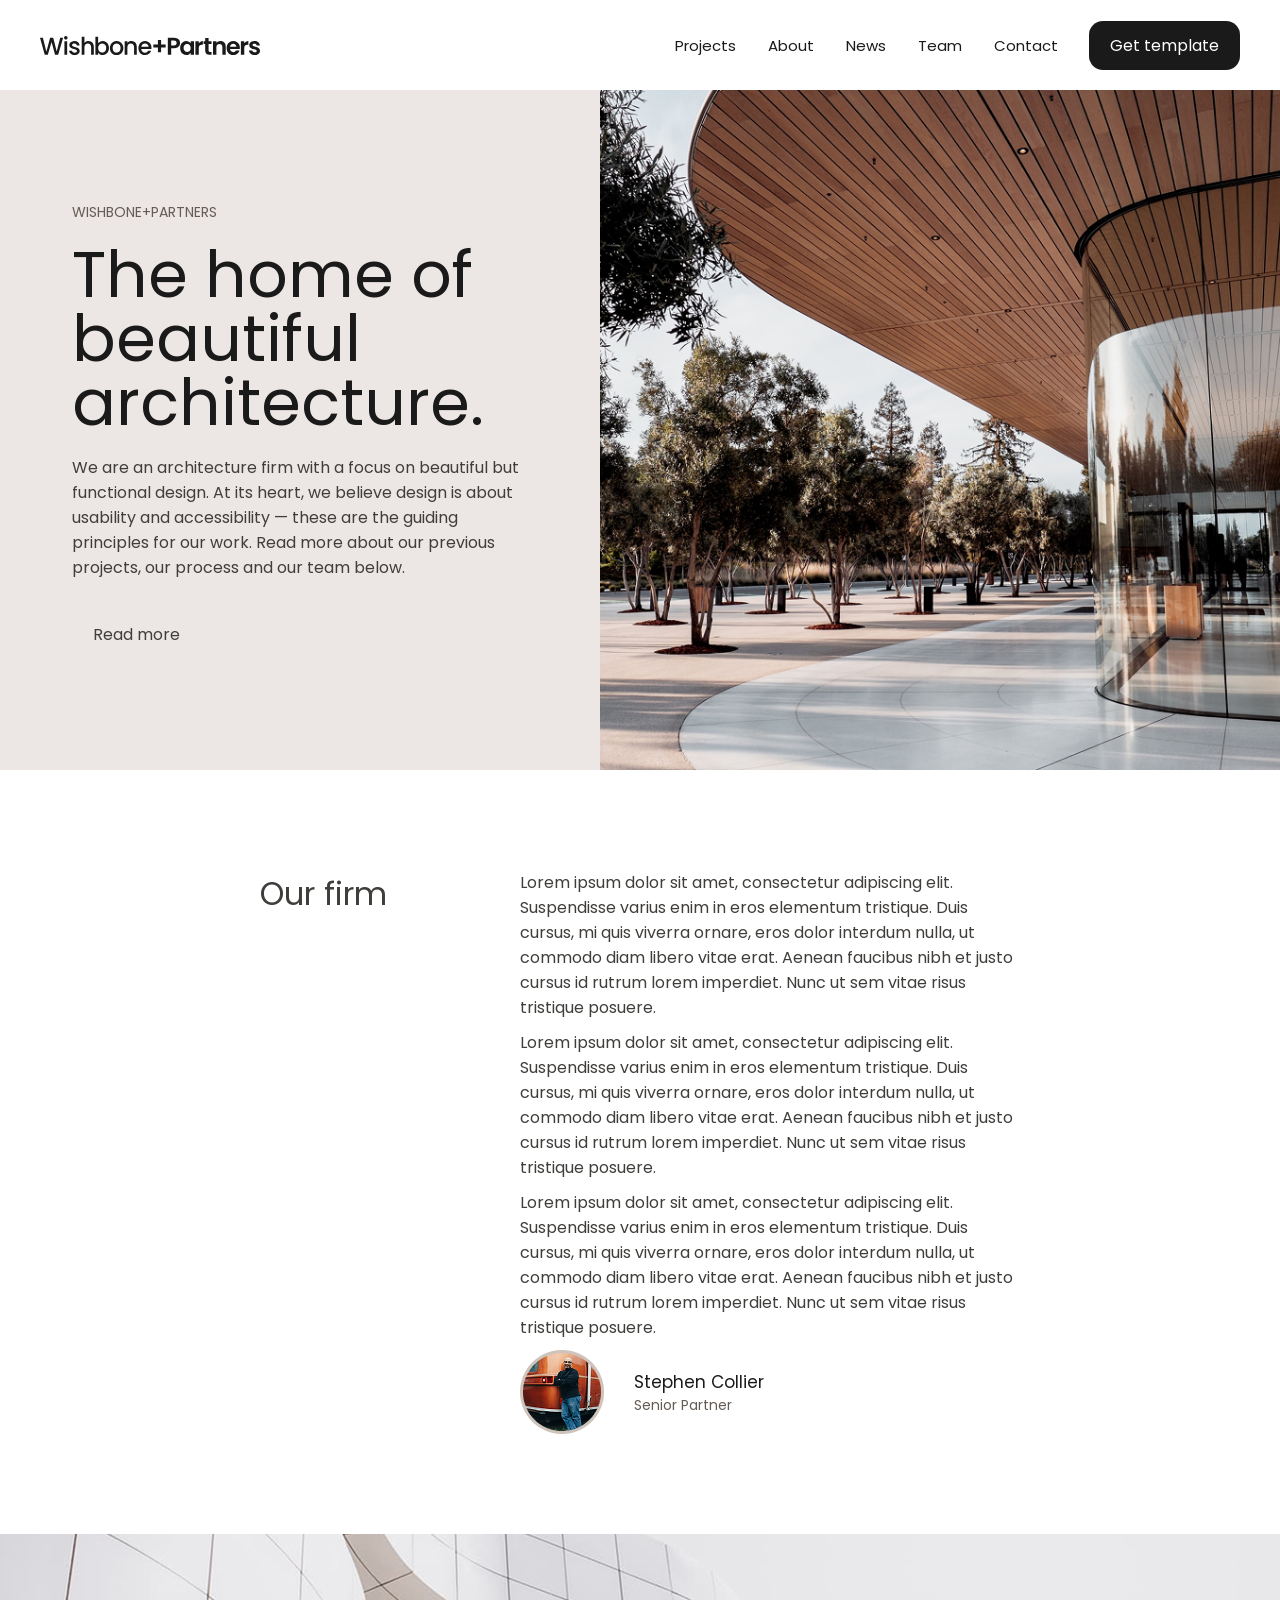
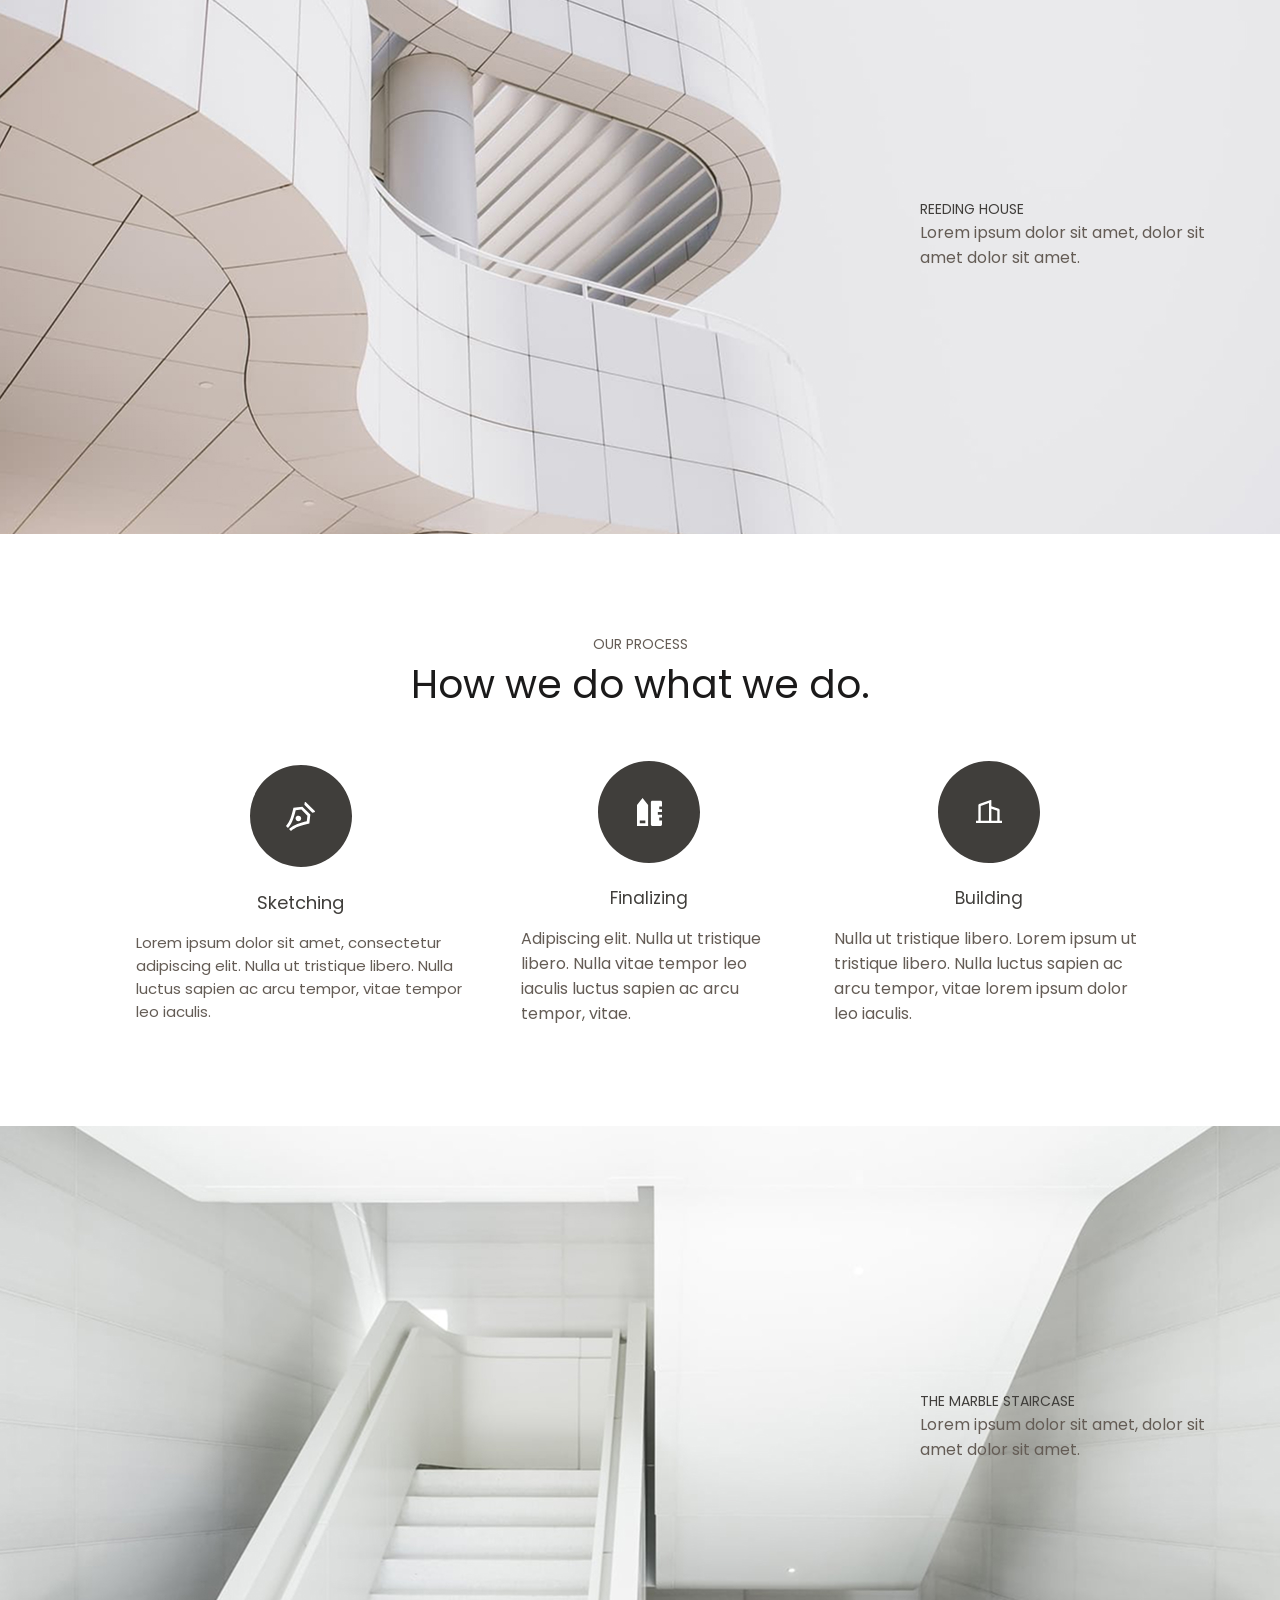
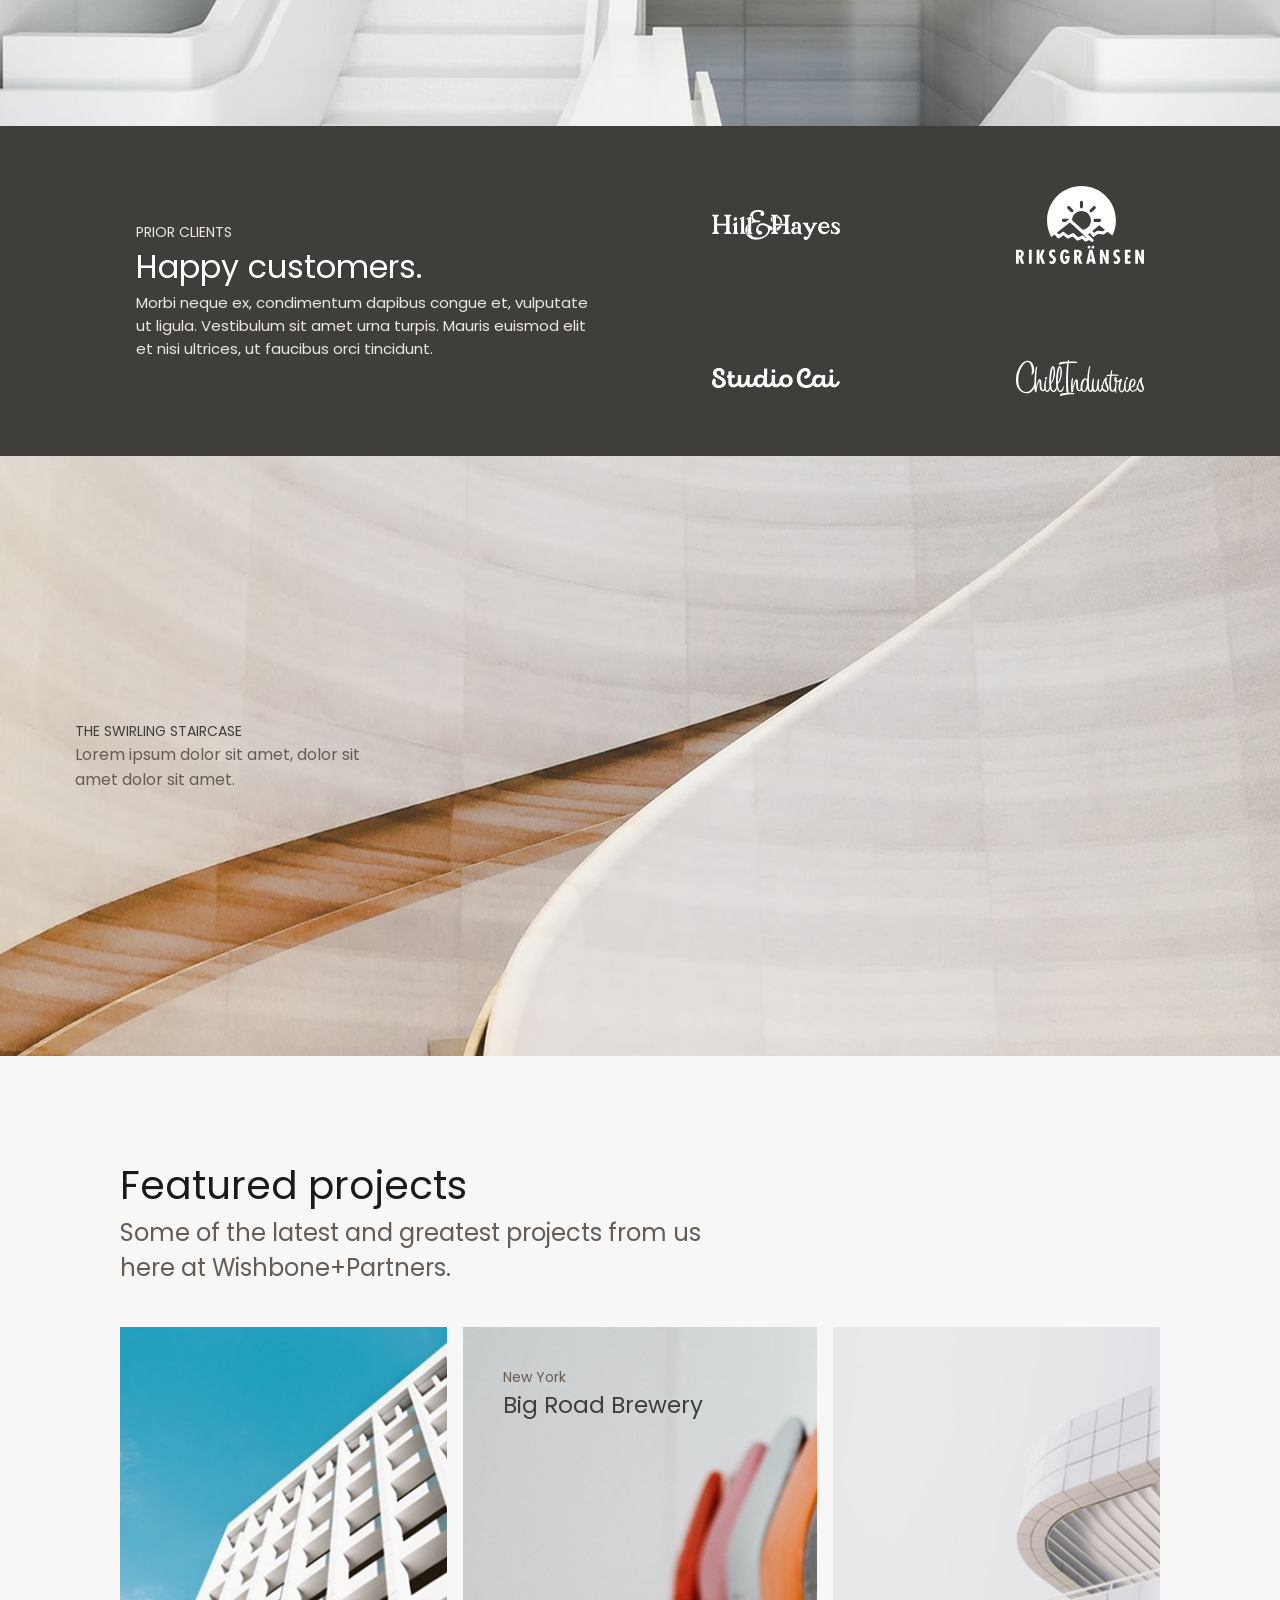
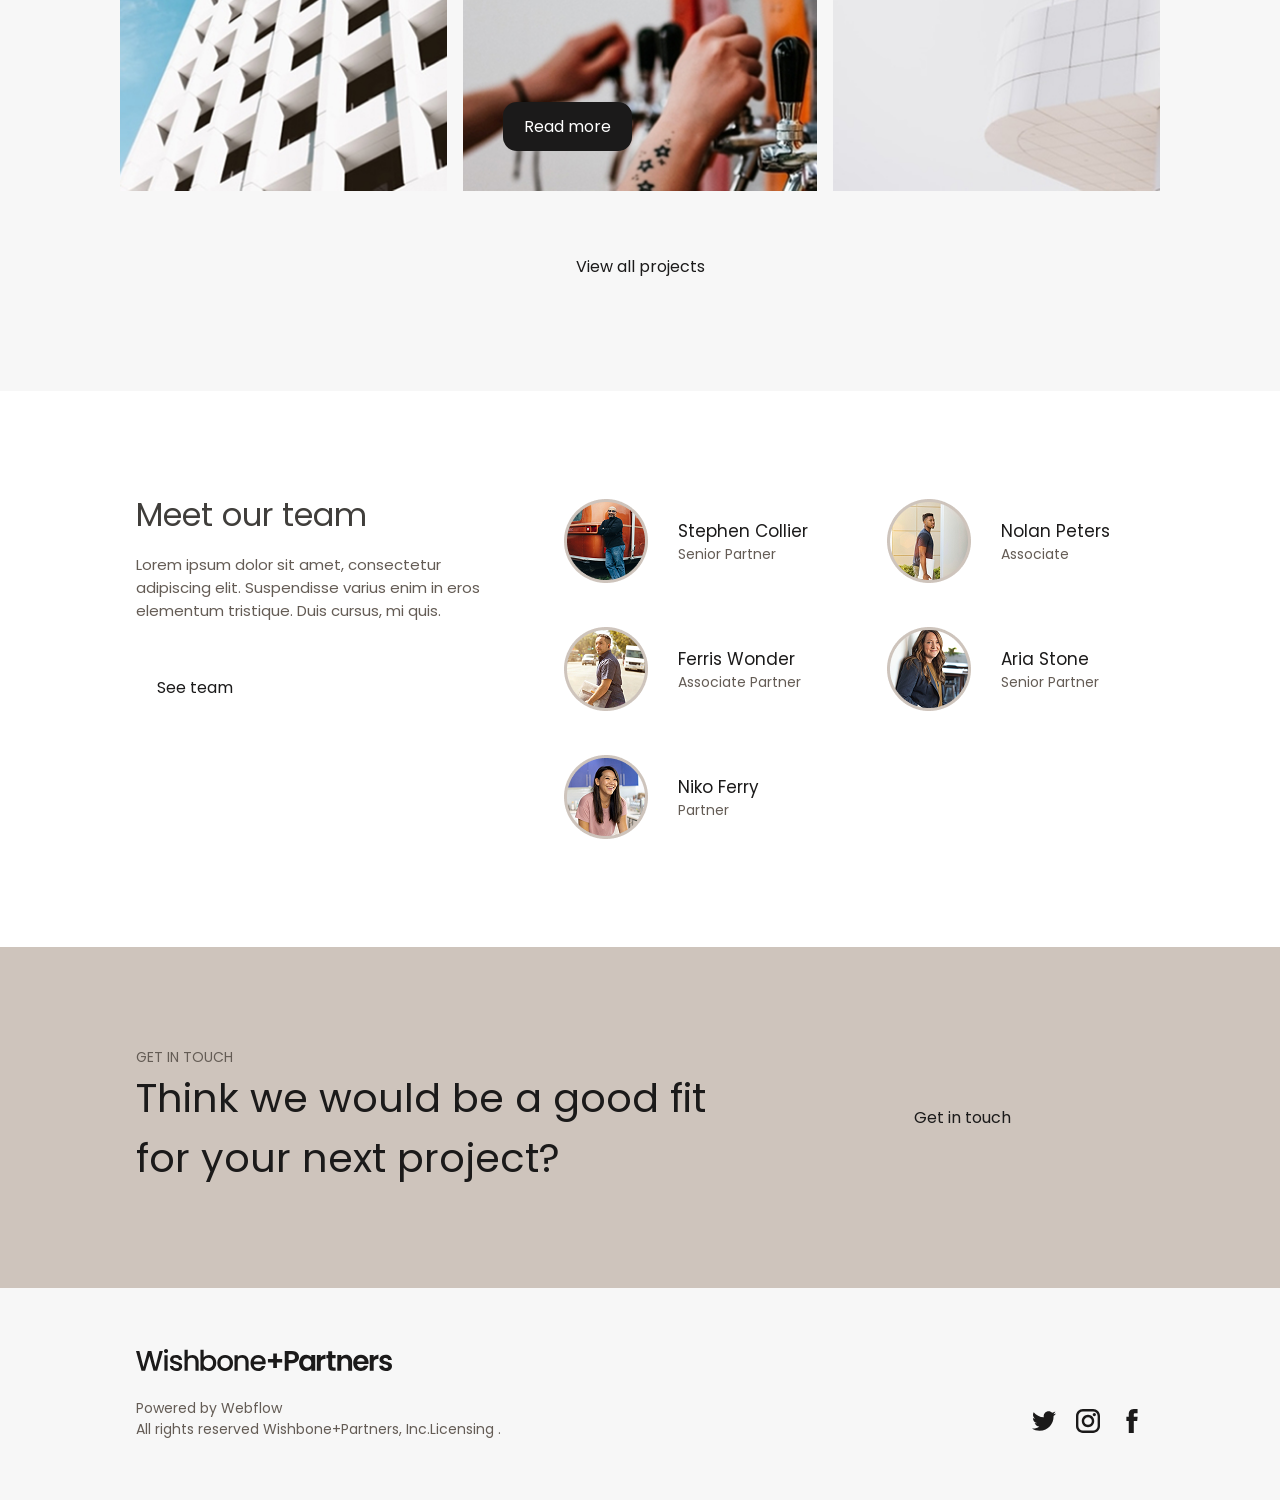
==== commit 312dfac1: "сделала адаптив до 375px и бургер меню" ====
--- a/index.html
+++ b/index.html
@@ -31,28 +31,29 @@
                             <a class="header__list-item-link" href="#contact">Contact</a>
                         </li>
                     </ul>
-                    <button class="header__button" id="button">Get template</button>
+                    <button class="header__button">Get template</button>
                 </div>
             </div>
             <div class="header__inner-mobile">
                 <img class="header__logo" src="./images/logo.svg" alt="">
-                <div class="header__right">
+                <img src="./images/Hamburger.svg" alt="" id="burger-button" class="header__burger-menu">
+                <div id="burger-list-menu" class="header__right">
                     <ul class="header__list">
                         <li class="header__list-item">
-                            <a class="header__list-item-link" href="#projects">Projects</a>
-                        </li>
-                        <li class="header__list-item">
-                            <a class="header__list-item-link" href="#about">About</a>
-                        </li>
-
-                        <li class="header__list-item">
-                            <a class="header__list-item-link" href="#news">News</a>
-                        </li>
-                        <li class="header__list-item">
-                            <a class="header__list-item-link" href="#team">Team</a>
-                        </li>
-                        <li class="header__list-item">
-                            <a class="header__list-item-link" href="#contact">Contact</a>
+                            <a class="header__list-item-link" id="burger-menu-item" href="#projects">Projects</a>
+                        </li>
+                        <li class="header__list-item">
+                            <a class="header__list-item-link" id="burger-menu-item" href="#about">About</a>
+                        </li>
+
+                        <li class="header__list-item">
+                            <a class="header__list-item-link" id="burger-menu-item" href="#news">News</a>
+                        </li>
+                        <li class="header__list-item">
+                            <a class="header__list-item-link" id="burger-menu-item" href="#team">Team</a>
+                        </li>
+                        <li class="header__list-item">
+                            <a class="header__list-item-link" id="burger-menu-item" href="#contact">Contact</a>
                         </li>
                     </ul>
                     <button class="header__button" id="button">Get template</button>
--- a/style.css
+++ b/style.css
@@ -88,6 +88,58 @@
     border-color: #1B1A1A;
 }
 
+.header__inner-mobile {
+    display: none;
+    align-items: center;
+    justify-content: space-between;
+    padding: 15px 0;
+}
+
+.header__burger-menu {
+    z-index: 1;
+}
+
+.header__inner-mobile .header__right {
+    height: 100vh;
+    position: fixed;
+    top: 0;
+    left: 0;
+    background-color: #ffffff;
+    display: flex;
+    width: 100%;
+    flex-direction: column;
+    gap: 0;
+    transform: translateY(-100%);
+    transition: all ease .5s;
+}
+
+.header__inner-mobile .header__right_active {
+    transform: translateY(0%);
+}
+
+
+.header__inner-mobile .header__list {
+    flex-direction: column;
+    width: 100%;
+    height: 100%;
+}
+
+.header__inner-mobile .header__list-item {
+    height: 100%;
+}
+
+.header__inner-mobile .header__list-item-link {
+    display: flex;
+    align-items: center;
+    justify-content: center;
+    width: 100%;
+    height: 100%;
+}
+
+.header__inner-mobile .header__button {
+    margin-bottom: 15px;
+}
+
 .main {
 
 }
@@ -104,7 +156,6 @@
     display: flex;
     flex-direction: column;
     justify-content: center;
-    margin-top: 10px;
     padding: 15px 72px;
     max-width: 600px;
 }
@@ -897,16 +948,115 @@
     }
 
     .header__inner-mobile {
-        display: block;
+        display: flex;
+    }
+
+    .main__projects-left {
+        padding: 15px 35px;
     }
 
     .projects__inner {
         display: block;
     }
 
+    .process__title-text {
+        font-size: 12px;
+    }
+
+    .process__title-mainText {
+        font-size: 30px;
+    }
+
+    .process__content {
+        flex-direction: column;
+    }
+
     .marble-staircase, .swirling-staircase {
         padding: 130px 75px;
     }
 
-
-}+    .clients__inner {
+        flex-direction: column;
+        padding: 60px 50px
+    }
+    
+    .Featured__inner, .team__inner, .contact__inner {
+        padding: 100px 40px;
+    }
+
+
+    .team__info-person-two, .team__info-person-four {
+        gap: 12px;
+    }
+
+
+    .contact__left-subtitle {
+        font-size: 10px;
+    }
+
+    .contact__left-text {
+        font-size: 22px;
+    }
+
+    .contact__right-subtitle-link {
+        font-size: 13px;
+    }
+
+    .contact__right-link {
+        padding: 7px 7px;
+    }
+
+
+    .footer__inner {
+        padding: 30px 40px;
+        flex-direction: column;
+        gap: unset;
+        align-items: unset;
+    }
+
+}
+
+
+@media (max-width: 425px) {
+
+    .main__projects-left {
+        padding: 15px 10px;
+    }
+
+    .main__projects-left-content-title {
+        font-size: 35px;
+    }
+
+    .main__projects-left-content-text {
+        font-size: 13px;
+    }
+
+    .main__projects-left-link {
+        font-size: 14px;
+    }
+
+    .about {
+        padding: 40px 10px;
+    }
+
+    .about__inner {
+        gap: 30px;
+    }
+
+    .about__content-text-text, .about__content-person-info-name, .about__content-person-info-job {
+        font-size: 13px;
+    }
+
+    .team__inner, .contact__inner {
+        padding: 70px 15px;
+    }
+
+    .team__info-partner-one {
+        gap: 20px;
+    }
+
+    .team__info-partner-three {
+        gap: 30px;
+    }
+
+}
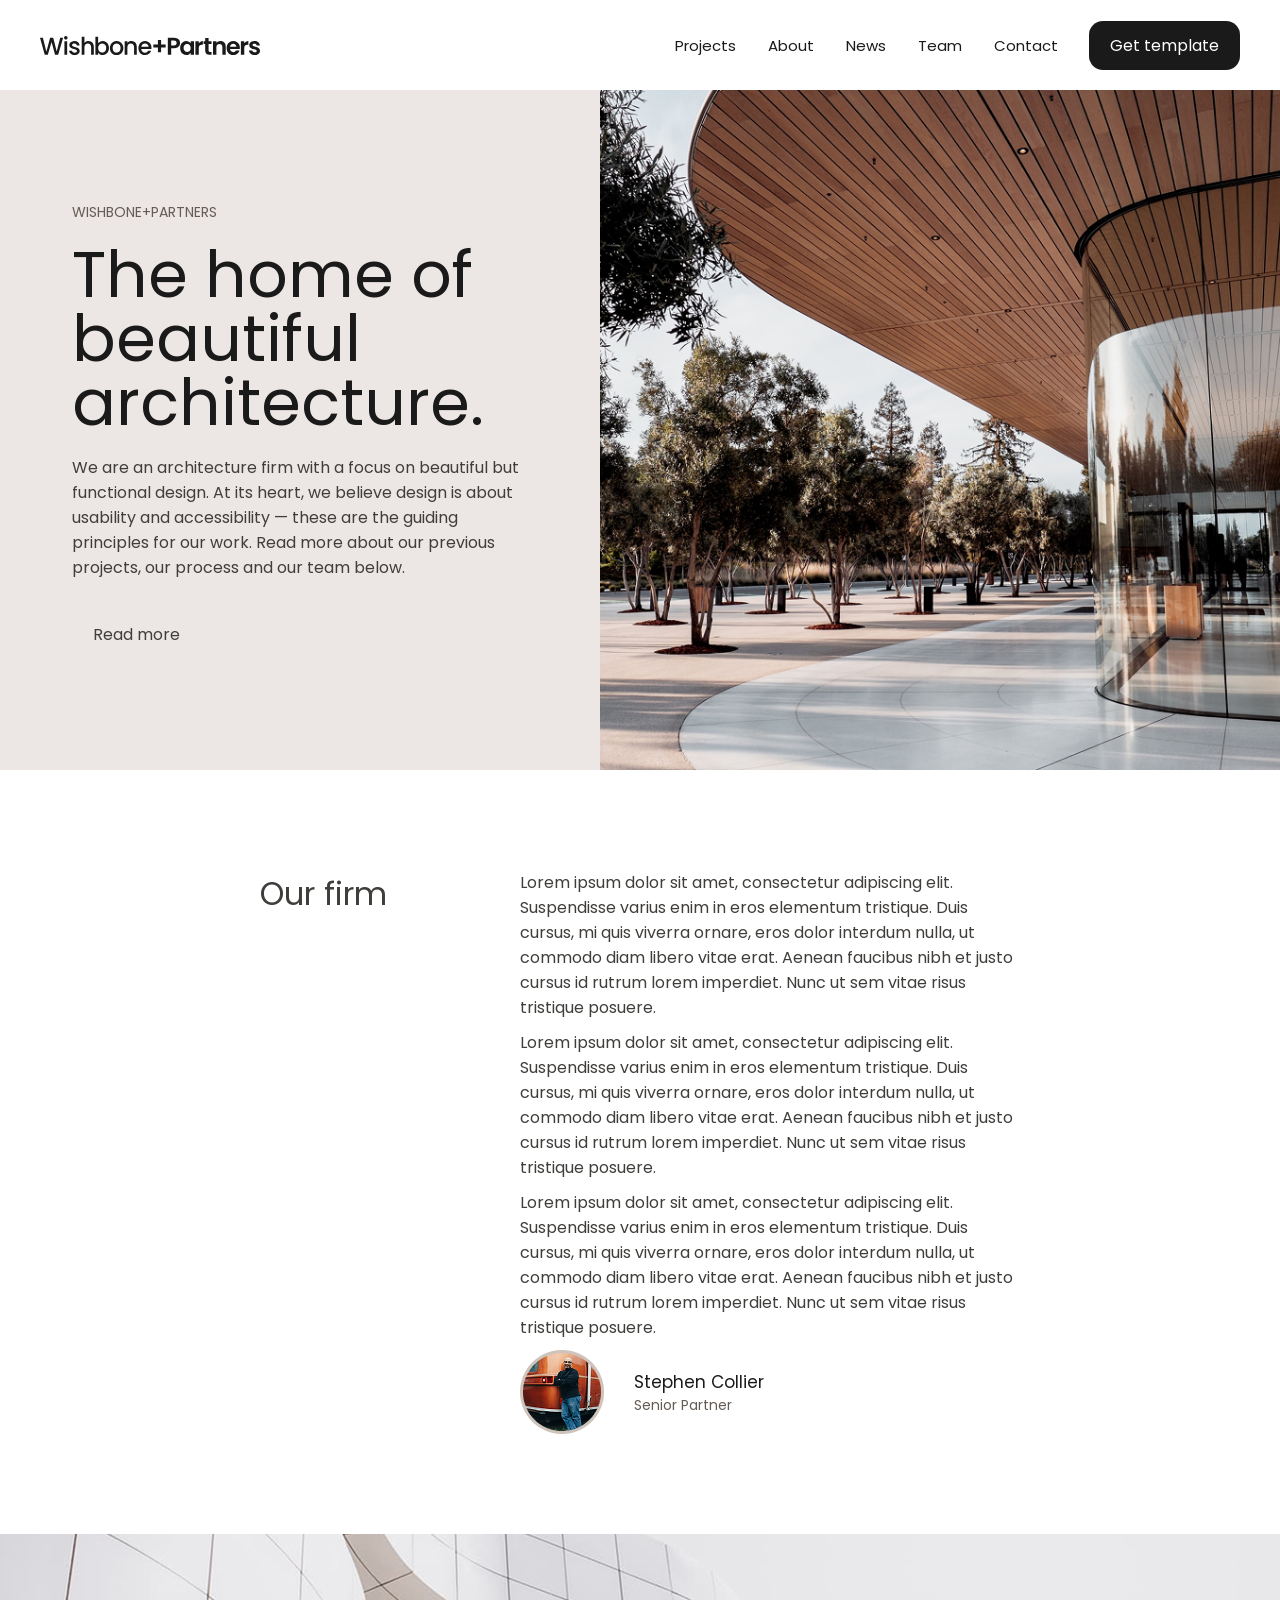
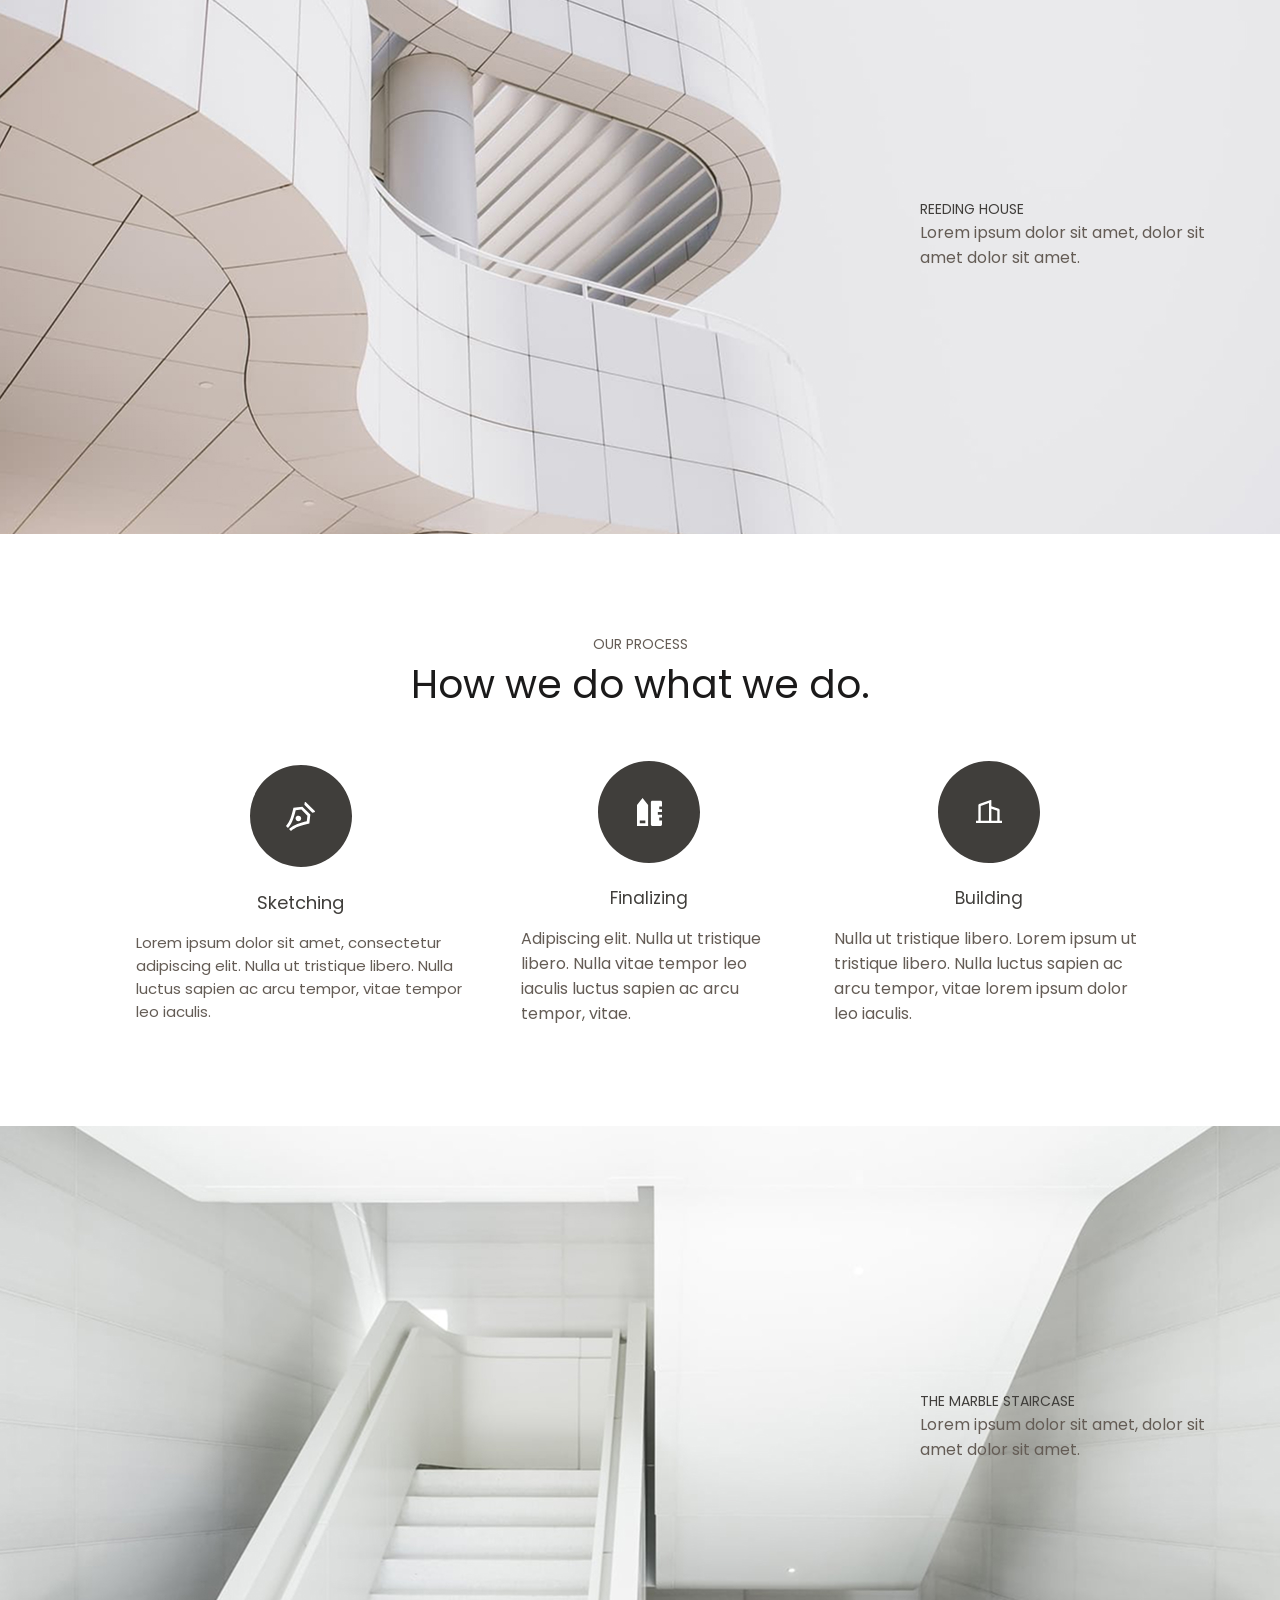
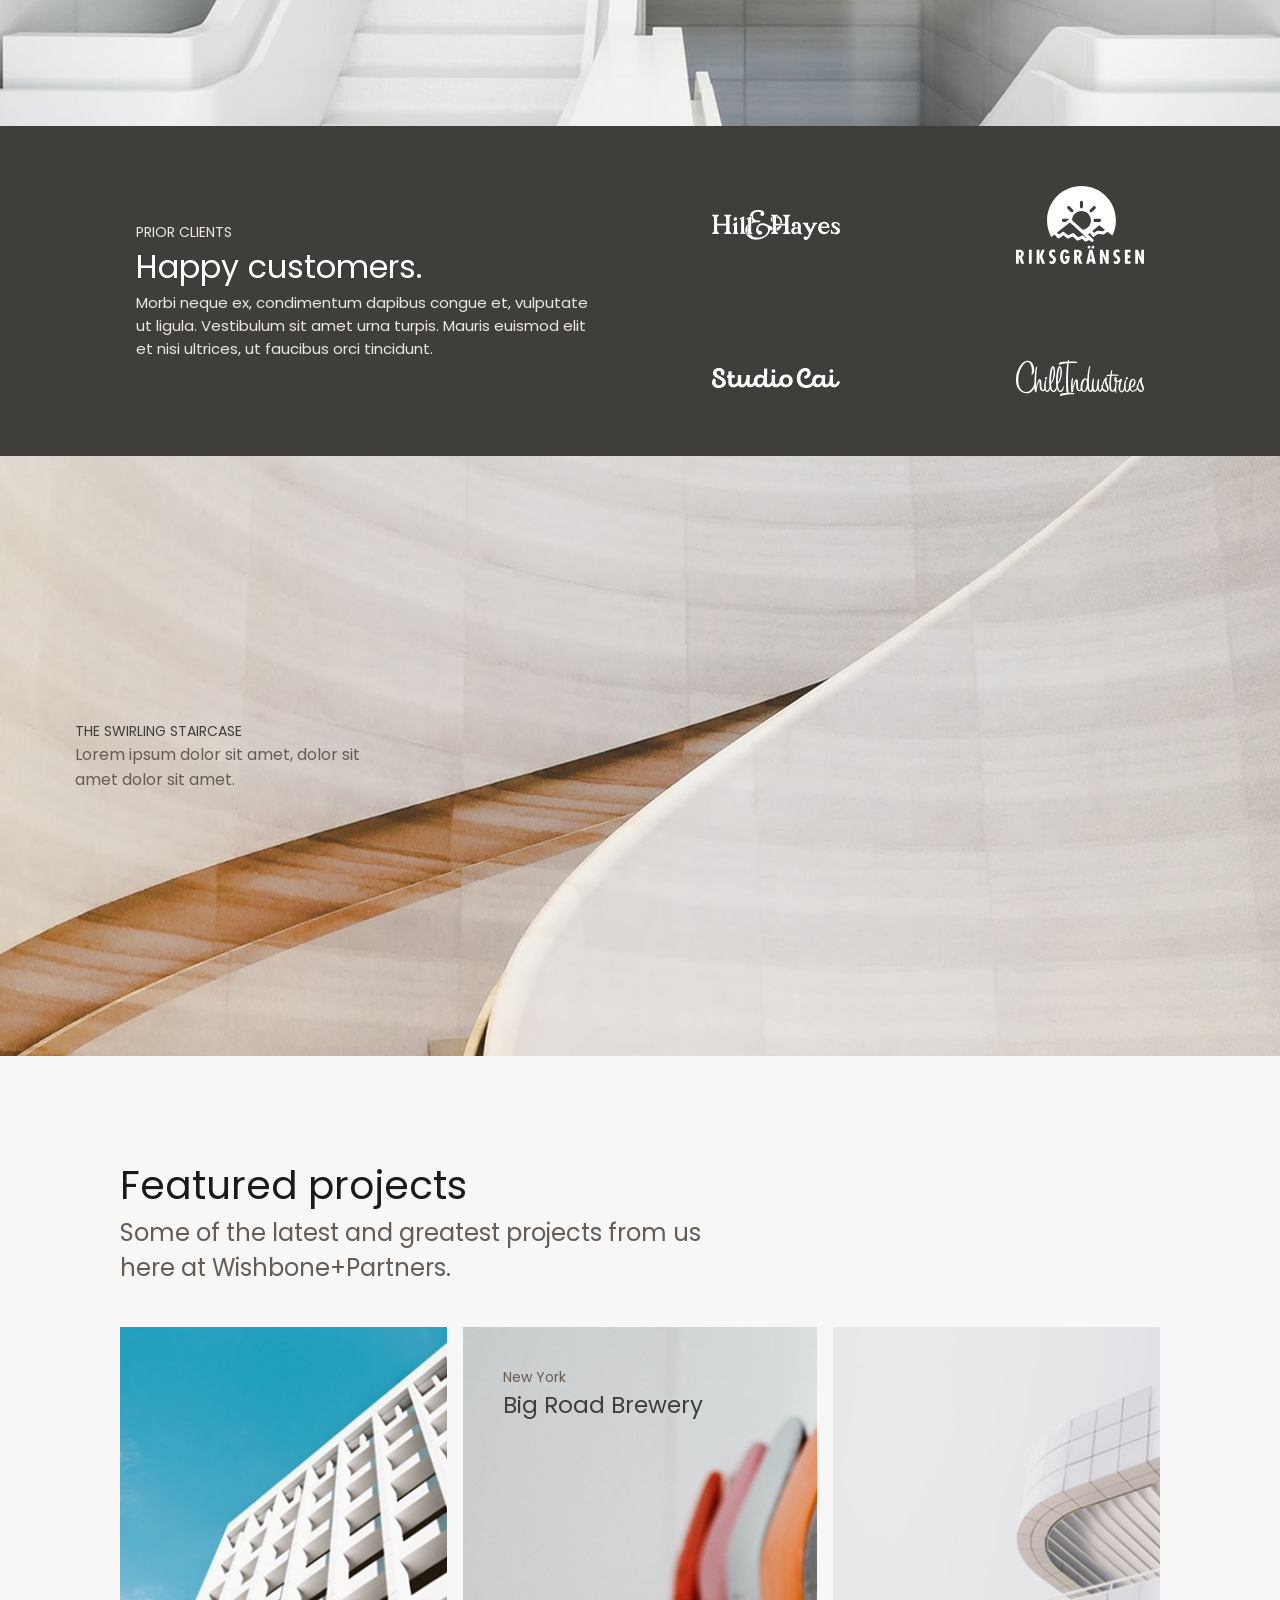
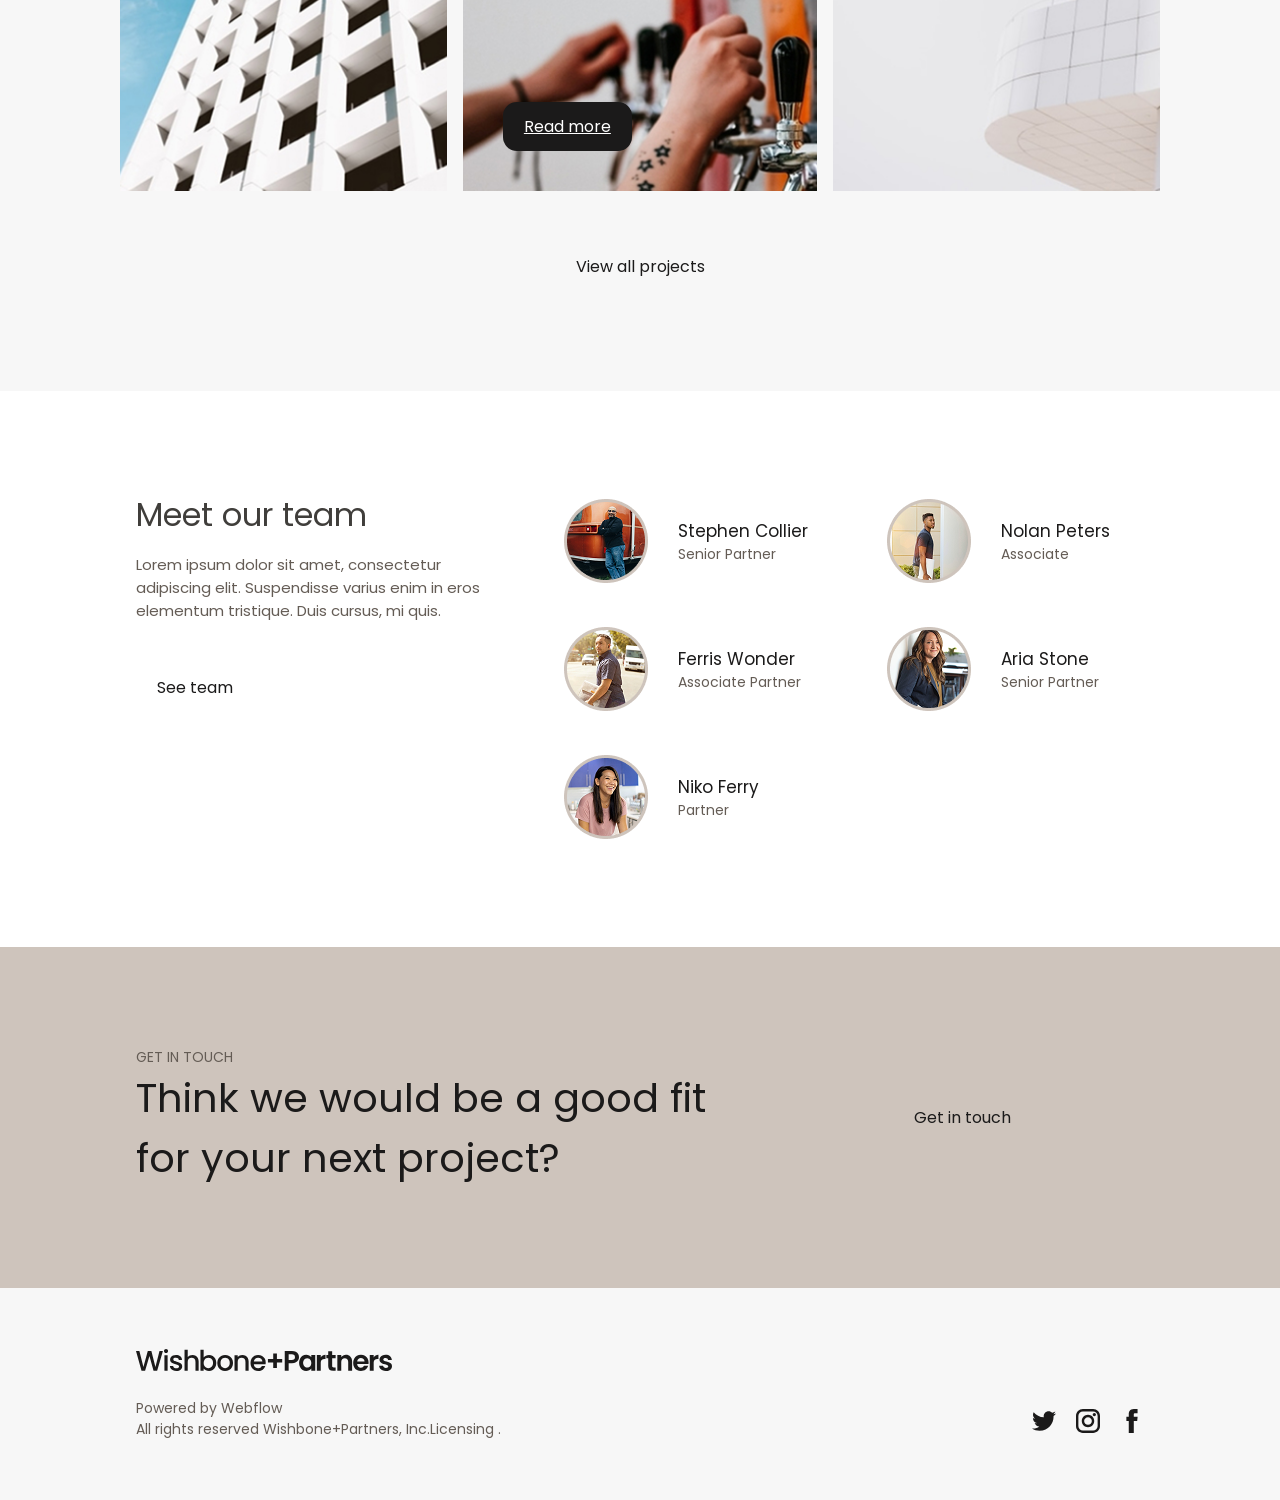
==== commit e799c1d4: "сохранение" ====
--- a/index.html
+++ b/index.html
@@ -225,7 +225,7 @@
                         <div class="Featured__images-text">
                             <p class="Featured__images-text-subtitle">New York</p>
                             <h2 class="Featured__images-text-title">Big Road Brewery</h2>
-                             <button class="Featured__button">Read more</button>
+                            <a href="./page.html" class="Featured__button">Read more</a>
                         </div>
 
                     
@@ -238,14 +238,10 @@
 
                     </div>
 
-                    <div class="Featured__link">
-
-                     <a class="Featured__link-text" href="#">View all projects</a>
-
-                     </div>
-
-
-
+            
+                    <a class="Featured__link" href="#">View all projects</a>
+
+                
                 </div>
             </div>
                 
@@ -262,9 +258,9 @@
                             <h2 class="team__info-title">Meet our team</h2>
                             <p class="team__info-text">Lorem ipsum dolor sit amet, consectetur adipiscing elit. Suspendisse varius enim in eros elementum tristique. Duis cursus, mi quis.</p>
                         </div>
-                        <div class="team__info-link">
-                            <a class="team__info-link-text" href="">See team</a>
-                        </div>
+                        
+                        <a class="team__info-link" href="">See team</a>
+                        
                     </div>
 
                     <div class="team__info-partner">
@@ -328,9 +324,8 @@
                     <h2 class="contact__left-text">Think we would be a good fit for your next project?</h2>
                 </div>
 
-                <div class="contact__right-link">
-                    <a class="contact__right-subtitle-link" href="">Get in touch</a>
-                </div>
+                <a class="contact__right-link" href="">Get in touch</a>
+                
             </div>
         </div>
                 
--- a/style.css
+++ b/style.css
@@ -100,7 +100,7 @@
 }
 
 .header__inner-mobile .header__right {
-    height: 100vh;
+    height: 100dvh;
     position: fixed;
     top: 0;
     left: 0;
@@ -638,6 +638,11 @@
     padding: 11px 20px;
     align-self: center;
     border: 1px solid transparent;
+    color: #1B1A1A;
+    font-size: 16px;
+    text-decoration: none;
+    align-items: center;
+    cursor: pointer;
 }
 
 .Featured__link:hover {
@@ -645,14 +650,7 @@
     border-color: #403E3B;
 }
 
-.Featured__link-text {
-    color: #1B1A1A;
-    font-size: 16px;
-    text-decoration: none;
-    align-items: center;
-    cursor: pointer;
-
-}
+
 
 
 
@@ -694,113 +692,111 @@
 }
 
 .team__info-link {
-    font-size: 16px;
+    text-decoration: none;
+    font-size: 16px;
+    padding: 11px 20px;
+    border: 1px solid transparent;
+    color: #1B1A1A;
+    cursor: pointer;
+
+}
+
+.team__info-link:hover {
+    border-color: #403E3B;
+}
+
+
+.team__info-partner {
+    display: flex;
+    justify-content: space-around;
+    max-width: 773px;
+    padding: 8px 0px;
+    width: 100%;
+    gap: 10px;
+}
+
+.team__info-partner-one {
+    display: flex;
+    flex-direction: column;
+    gap: 44px
+    
+}
+
+
+.team__info-person-two {
+    display: flex;
+    align-items: center;
+    gap: 30px;
+
+}
+
+.team__info-partners {
+
+}
+
+.team__info-partners-name {
+    font-size: 17px;
+    color: #1B1A1A;
+
+
+}
+
+.team__info-partners-job {
+    font-size: 14px;
+    color: #645C55;
+
+}
+
+
+.team__info-person-three {
+    display: flex;
+    flex-direction: column;
+    gap: 44px
+}
+
+.team__info-person-four {
+    display: flex;
+    align-items: center;
+    gap: 30px;
+}
+
+.contact {
+    background-color: #CEC4BC;
+}
+
+.contact__inner {
+    display: flex;
+    align-items: center;
+    max-width: 1168px;
+    justify-content: space-between;
+    padding: 100px 136px;
+    
+}
+
+.contact__left {
+    max-width: 576px;
+}
+
+.contact__left-subtitle {
+    font-size: 14px;
+    color: #645C55;
+    text-transform: uppercase;
+
+}
+
+.contact__left-text {
+    font-size: 40px;
+    color: #1B1A1A;
+    font-weight: 400;
+}
+
+.contact__right-link {
     text-decoration: none;
     padding: 11px 20px;
     border: 1px solid transparent;
-
-}
-
-.team__info-link:hover {
-    border-color: #403E3B;
-}
-
-.team__info-link-text {
     color: #1B1A1A;
     font-size: 16px;
-    text-decoration: none;
     cursor: pointer;
-}
-
-.team__info-partner {
-    display: flex;
-    justify-content: space-around;
-    max-width: 773px;
-    padding: 8px 0px;
-    width: 100%;
-    gap: 10px;
-}
-
-.team__info-partner-one {
-    display: flex;
-    flex-direction: column;
-    gap: 44px
-    
-}
-
-
-.team__info-person-two {
-    display: flex;
-    align-items: center;
-    gap: 30px;
-
-}
-
-.team__info-partners {
-
-}
-
-.team__info-partners-name {
-    font-size: 17px;
-    color: #1B1A1A;
-
-
-}
-
-.team__info-partners-job {
-    font-size: 14px;
-    color: #645C55;
-
-}
-
-
-.team__info-person-three {
-    display: flex;
-    flex-direction: column;
-    gap: 44px
-}
-
-.team__info-person-four {
-    display: flex;
-    align-items: center;
-    gap: 30px;
-}
-
-.contact {
-    background-color: #CEC4BC;
-}
-
-.contact__inner {
-    display: flex;
-    align-items: center;
-    max-width: 1168px;
-    justify-content: space-between;
-    padding: 100px 136px;
-    
-}
-
-.contact__left {
-    max-width: 576px;
-}
-
-.contact__left-subtitle {
-    font-size: 14px;
-    color: #645C55;
-    text-transform: uppercase;
-
-}
-
-.contact__left-text {
-    font-size: 40px;
-    color: #1B1A1A;
-    font-weight: 400;
-}
-
-.contact__right-link {
-    font-size: 16px;
-    text-decoration: none;
-    padding: 11px 20px;
-    border: 1px solid transparent;
 
 }
 
@@ -808,12 +804,7 @@
     border-color: #403E3B;
 }
 
-.contact__right-subtitle-link {
-    color: #1B1A1A;
-    font-size: 16px;
-    text-decoration: none;
-    cursor: pointer;
-}
+
 
 
 .footer {
@@ -1047,16 +1038,123 @@
         font-size: 13px;
     }
 
+    .team__info-partner {
+        flex-direction: column;
+    }
+
+    .team__info-partner-one {
+        gap: 10px;
+    }
+
+    .team__info-person-three {
+        gap: 10px;
+    }
+
+    .team__inner {
+        padding: 50px 15px;
+    }
+
+    .header__button {
+        border-radius: unset;
+        width: 100%;
+    }
+
+    .Featured__inner {
+        padding: 40px 30px;
+    }
+
+    .Featured__images-text-title {
+        font-size: 17px;
+    }
+
+    .Featured__button {
+        padding: 0px 15px;
+        font-size: 13px;
+    }
+
+    .Featured__info-title {
+        font-size: 30px;
+    }
+
+    .Featured__info-text {
+        font-size: 15px;
+    }
+
+    .contact__inner {
+        padding: 46px 12px
+    }
+
+}
+
+
+@media (max-width: 320px) {
+    .process {
+        margin-top: 50px;
+    }
+
+    .process__title-mainText {
+        font-size: 22px;
+    }
+
+    .process__content {
+        padding: 0px 20px;
+    }
+
+    .clients__logo-client {
+        flex-direction: column;
+    }
+
+    .Featured__inner {
+        padding: 35px 22px;
+    }
+
+    .Featured__images-text-title {
+        font-size: 14px;
+    }
+
+    .Featured__images-text-subtitle {
+        font-size: 10px;
+    }
+
+    .Featured__button {
+        font-size: 11px;
+        padding: 7px 20px;
+    }
+
+    .Featured__info-title {
+        font-size: 30px;
+    }
+
+    .Featured__info-text {
+        font-size: 16px;
+    }
+
+    .team__info-partner {
+        flex-direction: column;
+    }
+
+    .team__info-partner-one {
+        gap: 10px;
+    }
+
+    .team__info-person-three {
+        gap: 10px;
+    }
+
     .team__inner, .contact__inner {
-        padding: 70px 15px;
-    }
-
-    .team__info-partner-one {
-        gap: 20px;
-    }
-
-    .team__info-partner-three {
-        gap: 30px;
-    }
-
-}
+        padding: 50px 15px;
+    }
+
+    .contact__left-text {
+        font-size: 17px;
+    }
+
+    .footer__inner {
+        padding: 30px 15px;
+    }
+
+    .news-content, .marble-staircase, .swirling-staircase {
+        padding: 80px 75px;
+    }
+
+}
